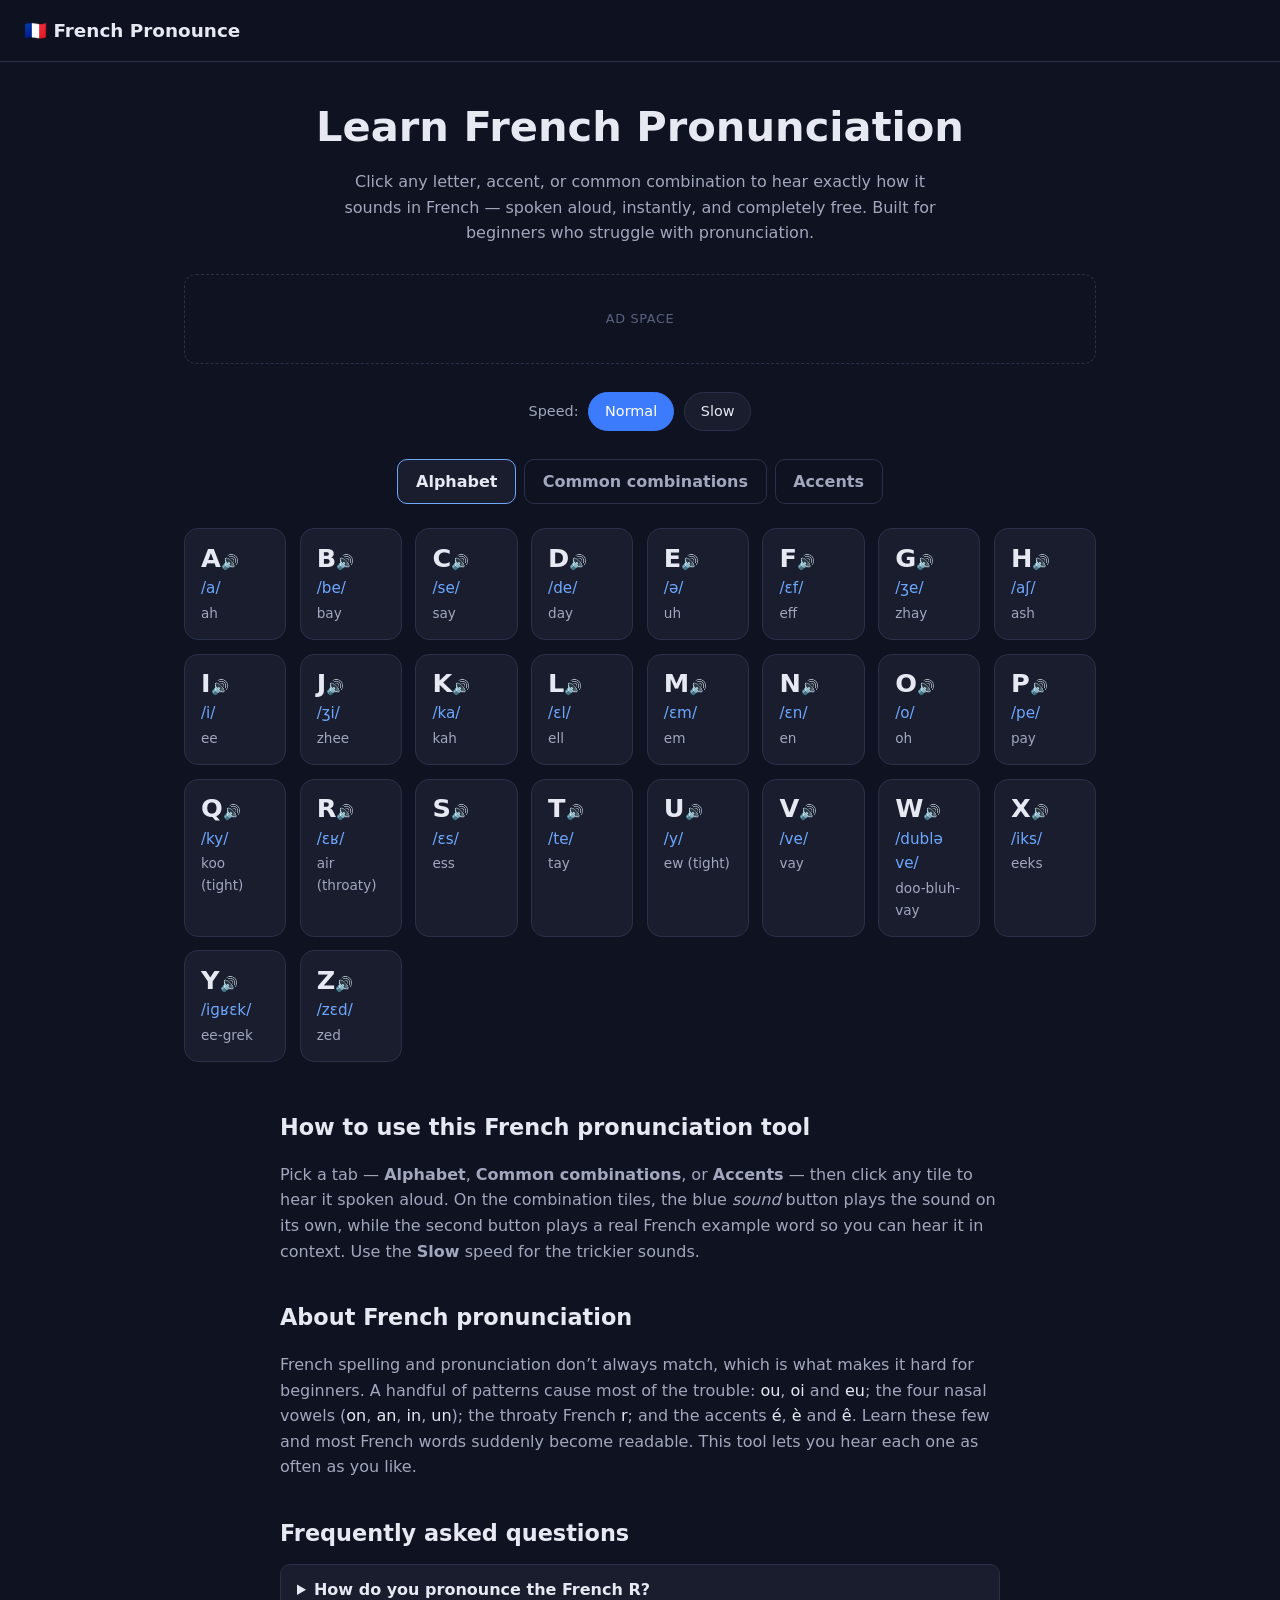
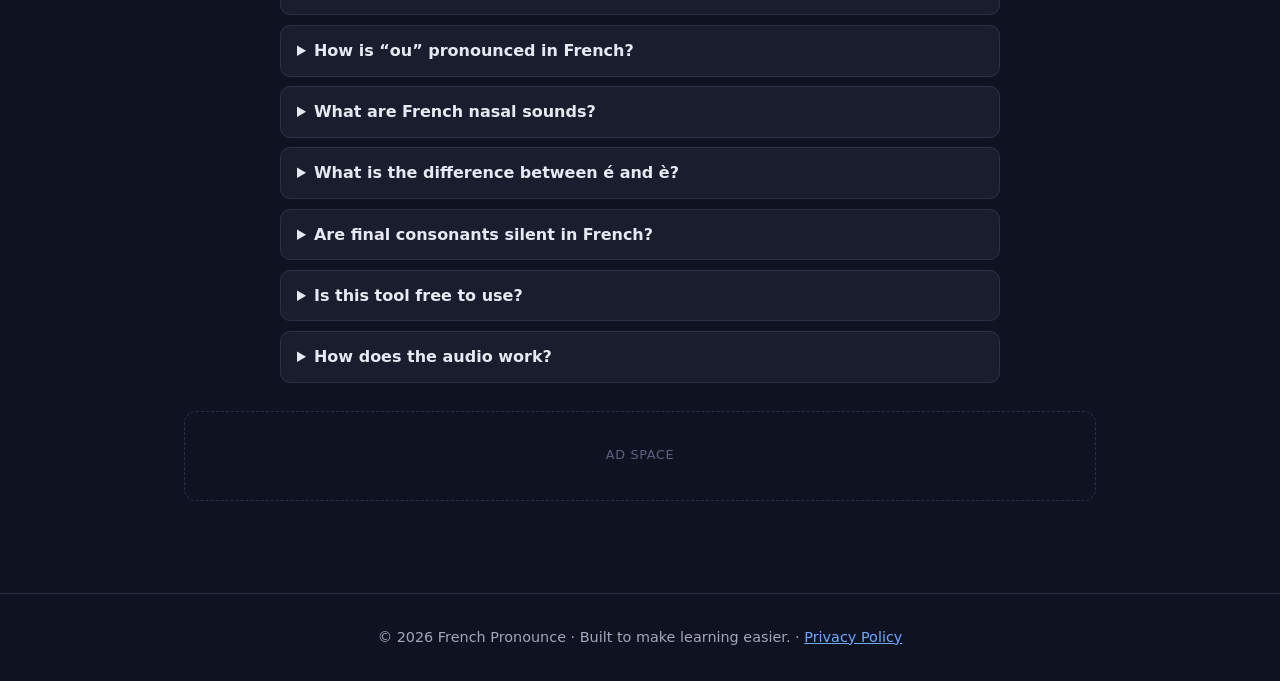
==== index.html @ febf318f "Add privacy policy page Required for Google AdSense: covers cookies, third-party advertising, analyt" ====
<!DOCTYPE html>
<html lang="en">
<head>
  <meta charset="UTF-8" />
  <meta name="viewport" content="width=device-width, initial-scale=1.0" />

  <!-- ===== SEO: this is what shows up in Google search results ===== -->
  <title>French Pronunciation: Hear Every Letter &amp; Sound (Free)</title>
  <meta name="description" content="Learn French pronunciation the easy way. Click any letter, accent, or common combination — ou, on, gn, é and more — to hear it spoken aloud. Free, instant, no signup." />
  <meta name="keywords" content="French pronunciation, learn French pronunciation, French letters and sounds, French phonics, French accents, how to pronounce French words, French for beginners" />
  <meta name="robots" content="index, follow" />
  <meta name="theme-color" content="#0f1220" />
  <link rel="canonical" href="https://frenchpronounce.com/" />
  <link rel="icon" href="favicon.svg" type="image/svg+xml" />

  <!-- ===== Social sharing (Open Graph + Twitter) ===== -->
  <meta property="og:type" content="website" />
  <meta property="og:site_name" content="French Pronounce" />
  <meta property="og:title" content="French Pronunciation — Hear Every Letter &amp; Sound" />
  <meta property="og:description" content="Click any French letter, accent, or combination to hear it spoken aloud. Free and instant, right in your browser." />
  <meta property="og:url" content="https://frenchpronounce.com/" />
  <meta property="og:locale" content="en_US" />
  <meta property="og:image" content="https://frenchpronounce.com/og-image.png" />
  <meta property="og:image:width" content="1200" />
  <meta property="og:image:height" content="630" />
  <meta property="og:image:alt" content="French Pronounce — hear every French letter and sound, free" />
  <meta name="twitter:card" content="summary_large_image" />
  <meta name="twitter:image" content="https://frenchpronounce.com/og-image.png" />
  <meta name="twitter:title" content="French Pronunciation — Hear Every Letter &amp; Sound" />
  <meta name="twitter:description" content="Click any French letter, accent, or combination to hear it spoken aloud. Free and instant, right in your browser." />

  <link rel="stylesheet" href="styles.css" />

  <!-- ===== Structured data: helps Google AND AI assistants understand the page ===== -->
  <script type="application/ld+json">
  {
    "@context": "https://schema.org",
    "@type": "LearningResource",
    "name": "French Pronounce",
    "description": "A free interactive tool to hear how French letters, accents, and common letter-combinations are pronounced. Click any tile to hear the exact sound and an example word spoken aloud.",
    "url": "https://frenchpronounce.com/",
    "inLanguage": "en",
    "teaches": "French pronunciation",
    "educationalLevel": "Beginner",
    "learningResourceType": "Interactive tool",
    "isAccessibleForFree": true,
    "keywords": "French pronunciation, French letters and sounds, French phonics, French accents"
  }
  </script>

  <!-- ===== FAQ structured data: eligible for Google rich results & AI answers ===== -->
  <script type="application/ld+json">
{
  "@context": "https://schema.org",
  "@type": "FAQPage",
  "mainEntity": [
    {
      "@type": "Question",
      "name": "How do you pronounce the French R?",
      "acceptedAnswer": {
        "@type": "Answer",
        "text": "The French “r” (/ʁ/) is made at the back of the throat rather than with the tip of the tongue like the English r. It sounds a little like a soft gargle. Practise with words such as rouge and Paris."
      }
    },
    {
      "@type": "Question",
      "name": "How is “ou” pronounced in French?",
      "acceptedAnswer": {
        "@type": "Answer",
        "text": "The combination ou makes a single /u/ sound, like “oo” in “food” — for example, bonjour and vous."
      }
    },
    {
      "@type": "Question",
      "name": "What are French nasal sounds?",
      "acceptedAnswer": {
        "@type": "Answer",
        "text": "Nasal vowels are made by letting air pass through the nose. French has four main ones: on/om (/ɔ̃/), an/en (/ɑ̃/), in/ain (/ɛ̃/) and un (/œ̃/), as in nom, enfant, pain and un."
      }
    },
    {
      "@type": "Question",
      "name": "What is the difference between é and è?",
      "acceptedAnswer": {
        "@type": "Answer",
        "text": "é (accent aigu) sounds like “ay” (/e/), as in café. è (accent grave) sounds like “eh” (/ɛ/), as in père."
      }
    },
    {
      "@type": "Question",
      "name": "Are final consonants silent in French?",
      "acceptedAnswer": {
        "@type": "Answer",
        "text": "Often, yes. Many final consonants — like the -s in vous or the -t in petit — are not pronounced, although there are exceptions you learn with practice."
      }
    },
    {
      "@type": "Question",
      "name": "Is this tool free to use?",
      "acceptedAnswer": {
        "@type": "Answer",
        "text": "Yes. French Pronounce is completely free, runs in your web browser, and needs no signup or download."
      }
    },
    {
      "@type": "Question",
      "name": "How does the audio work?",
      "acceptedAnswer": {
        "@type": "Answer",
        "text": "It uses your device’s built-in French text-to-speech voice, so you can hear each letter, sound and example word spoken aloud instantly."
      }
    }
  ]
}
  </script>
</head>
<body>
  <nav class="nav">
    <a class="nav__brand" href="/">🇫🇷 French Pronounce</a>
  </nav>

  <main>
    <div class="intro">
      <h1>Learn French Pronunciation</h1>
      <p>Click any letter, accent, or common combination to hear exactly how it sounds in French — spoken aloud, instantly, and completely free. Built for beginners who struggle with pronunciation.</p>
    </div>

    <!-- Ad space (top) -->
    <aside class="ad-slot" aria-hidden="true">Ad space</aside>

    <!-- Shown only if the browser has no French voice installed -->
    <div id="voiceWarning" class="warn" hidden>
      Your device doesn’t seem to have a French voice installed, so playback may
      sound off. On Windows you can add one under
      <strong>Settings → Time &amp; language → Language &amp; region → Add a language → French</strong>.
    </div>

    <!-- Speed control -->
    <div class="controls">
      <span class="label">Speed:</span>
      <button class="pill active" data-rate="1" type="button">Normal</button>
      <button class="pill" data-rate="0.6" type="button">Slow</button>
    </div>

    <!-- Tabs -->
    <div class="tabs" role="tablist">
      <button class="tab active" data-panel="alphabet" type="button">Alphabet</button>
      <button class="tab" data-panel="combos" type="button">Common combinations</button>
      <button class="tab" data-panel="accents" type="button">Accents</button>
    </div>

    <section id="alphabet" class="panel active" aria-label="French alphabet pronunciation">
      <div class="grid grid--alphabet">
        <button class="tile" type="button" data-say="A" aria-label="Hear the French letter A">
          <div class="tile__row"><span class="tile__grapheme" lang="fr">A</span><span class="tile__spk" aria-hidden="true">🔊</span></div>
          <span class="tile__ipa">/a/</span>
          <span class="tile__hint">ah</span>
        </button>
        <button class="tile" type="button" data-say="B" aria-label="Hear the French letter B">
          <div class="tile__row"><span class="tile__grapheme" lang="fr">B</span><span class="tile__spk" aria-hidden="true">🔊</span></div>
          <span class="tile__ipa">/be/</span>
          <span class="tile__hint">bay</span>
        </button>
        <button class="tile" type="button" data-say="C" aria-label="Hear the French letter C">
          <div class="tile__row"><span class="tile__grapheme" lang="fr">C</span><span class="tile__spk" aria-hidden="true">🔊</span></div>
          <span class="tile__ipa">/se/</span>
          <span class="tile__hint">say</span>
        </button>
        <button class="tile" type="button" data-say="D" aria-label="Hear the French letter D">
          <div class="tile__row"><span class="tile__grapheme" lang="fr">D</span><span class="tile__spk" aria-hidden="true">🔊</span></div>
          <span class="tile__ipa">/de/</span>
          <span class="tile__hint">day</span>
        </button>
        <button class="tile" type="button" data-say="E" aria-label="Hear the French letter E">
          <div class="tile__row"><span class="tile__grapheme" lang="fr">E</span><span class="tile__spk" aria-hidden="true">🔊</span></div>
          <span class="tile__ipa">/ə/</span>
          <span class="tile__hint">uh</span>
        </button>
        <button class="tile" type="button" data-say="F" aria-label="Hear the French letter F">
          <div class="tile__row"><span class="tile__grapheme" lang="fr">F</span><span class="tile__spk" aria-hidden="true">🔊</span></div>
          <span class="tile__ipa">/ɛf/</span>
          <span class="tile__hint">eff</span>
        </button>
        <button class="tile" type="button" data-say="G" aria-label="Hear the French letter G">
          <div class="tile__row"><span class="tile__grapheme" lang="fr">G</span><span class="tile__spk" aria-hidden="true">🔊</span></div>
          <span class="tile__ipa">/ʒe/</span>
          <span class="tile__hint">zhay</span>
        </button>
        <button class="tile" type="button" data-say="H" aria-label="Hear the French letter H">
          <div class="tile__row"><span class="tile__grapheme" lang="fr">H</span><span class="tile__spk" aria-hidden="true">🔊</span></div>
          <span class="tile__ipa">/aʃ/</span>
          <span class="tile__hint">ash</span>
        </button>
        <button class="tile" type="button" data-say="I" aria-label="Hear the French letter I">
          <div class="tile__row"><span class="tile__grapheme" lang="fr">I</span><span class="tile__spk" aria-hidden="true">🔊</span></div>
          <span class="tile__ipa">/i/</span>
          <span class="tile__hint">ee</span>
        </button>
        <button class="tile" type="button" data-say="J" aria-label="Hear the French letter J">
          <div class="tile__row"><span class="tile__grapheme" lang="fr">J</span><span class="tile__spk" aria-hidden="true">🔊</span></div>
          <span class="tile__ipa">/ʒi/</span>
          <span class="tile__hint">zhee</span>
        </button>
        <button class="tile" type="button" data-say="K" aria-label="Hear the French letter K">
          <div class="tile__row"><span class="tile__grapheme" lang="fr">K</span><span class="tile__spk" aria-hidden="true">🔊</span></div>
          <span class="tile__ipa">/ka/</span>
          <span class="tile__hint">kah</span>
        </button>
        <button class="tile" type="button" data-say="L" aria-label="Hear the French letter L">
          <div class="tile__row"><span class="tile__grapheme" lang="fr">L</span><span class="tile__spk" aria-hidden="true">🔊</span></div>
          <span class="tile__ipa">/ɛl/</span>
          <span class="tile__hint">ell</span>
        </button>
        <button class="tile" type="button" data-say="M" aria-label="Hear the French letter M">
          <div class="tile__row"><span class="tile__grapheme" lang="fr">M</span><span class="tile__spk" aria-hidden="true">🔊</span></div>
          <span class="tile__ipa">/ɛm/</span>
          <span class="tile__hint">em</span>
        </button>
        <button class="tile" type="button" data-say="N" aria-label="Hear the French letter N">
          <div class="tile__row"><span class="tile__grapheme" lang="fr">N</span><span class="tile__spk" aria-hidden="true">🔊</span></div>
          <span class="tile__ipa">/ɛn/</span>
          <span class="tile__hint">en</span>
        </button>
        <button class="tile" type="button" data-say="O" aria-label="Hear the French letter O">
          <div class="tile__row"><span class="tile__grapheme" lang="fr">O</span><span class="tile__spk" aria-hidden="true">🔊</span></div>
          <span class="tile__ipa">/o/</span>
          <span class="tile__hint">oh</span>
        </button>
        <button class="tile" type="button" data-say="P" aria-label="Hear the French letter P">
          <div class="tile__row"><span class="tile__grapheme" lang="fr">P</span><span class="tile__spk" aria-hidden="true">🔊</span></div>
          <span class="tile__ipa">/pe/</span>
          <span class="tile__hint">pay</span>
        </button>
        <button class="tile" type="button" data-say="Q" aria-label="Hear the French letter Q">
          <div class="tile__row"><span class="tile__grapheme" lang="fr">Q</span><span class="tile__spk" aria-hidden="true">🔊</span></div>
          <span class="tile__ipa">/ky/</span>
          <span class="tile__hint">koo (tight)</span>
        </button>
        <button class="tile" type="button" data-say="R" aria-label="Hear the French letter R">
          <div class="tile__row"><span class="tile__grapheme" lang="fr">R</span><span class="tile__spk" aria-hidden="true">🔊</span></div>
          <span class="tile__ipa">/ɛʁ/</span>
          <span class="tile__hint">air (throaty)</span>
        </button>
        <button class="tile" type="button" data-say="S" aria-label="Hear the French letter S">
          <div class="tile__row"><span class="tile__grapheme" lang="fr">S</span><span class="tile__spk" aria-hidden="true">🔊</span></div>
          <span class="tile__ipa">/ɛs/</span>
          <span class="tile__hint">ess</span>
        </button>
        <button class="tile" type="button" data-say="T" aria-label="Hear the French letter T">
          <div class="tile__row"><span class="tile__grapheme" lang="fr">T</span><span class="tile__spk" aria-hidden="true">🔊</span></div>
          <span class="tile__ipa">/te/</span>
          <span class="tile__hint">tay</span>
        </button>
        <button class="tile" type="button" data-say="U" aria-label="Hear the French letter U">
          <div class="tile__row"><span class="tile__grapheme" lang="fr">U</span><span class="tile__spk" aria-hidden="true">🔊</span></div>
          <span class="tile__ipa">/y/</span>
          <span class="tile__hint">ew (tight)</span>
        </button>
        <button class="tile" type="button" data-say="V" aria-label="Hear the French letter V">
          <div class="tile__row"><span class="tile__grapheme" lang="fr">V</span><span class="tile__spk" aria-hidden="true">🔊</span></div>
          <span class="tile__ipa">/ve/</span>
          <span class="tile__hint">vay</span>
        </button>
        <button class="tile" type="button" data-say="W" aria-label="Hear the French letter W">
          <div class="tile__row"><span class="tile__grapheme" lang="fr">W</span><span class="tile__spk" aria-hidden="true">🔊</span></div>
          <span class="tile__ipa">/dublə ve/</span>
          <span class="tile__hint">doo-bluh-vay</span>
        </button>
        <button class="tile" type="button" data-say="X" aria-label="Hear the French letter X">
          <div class="tile__row"><span class="tile__grapheme" lang="fr">X</span><span class="tile__spk" aria-hidden="true">🔊</span></div>
          <span class="tile__ipa">/iks/</span>
          <span class="tile__hint">eeks</span>
        </button>
        <button class="tile" type="button" data-say="Y" aria-label="Hear the French letter Y">
          <div class="tile__row"><span class="tile__grapheme" lang="fr">Y</span><span class="tile__spk" aria-hidden="true">🔊</span></div>
          <span class="tile__ipa">/iɡʁɛk/</span>
          <span class="tile__hint">ee-grek</span>
        </button>
        <button class="tile" type="button" data-say="Z" aria-label="Hear the French letter Z">
          <div class="tile__row"><span class="tile__grapheme" lang="fr">Z</span><span class="tile__spk" aria-hidden="true">🔊</span></div>
          <span class="tile__ipa">/zɛd/</span>
          <span class="tile__hint">zed</span>
        </button>
      </div>
    </section>

    <section id="combos" class="panel" aria-label="Common French letter combinations">
      <div class="grid grid--combos">
        <div class="tile">
          <span class="tile__grapheme" lang="fr">ou</span>
          <span class="tile__ipa">/u/</span>
          <span class="tile__hint">oo, as in 'food'</span>
          <div class="tile__actions">
            <button class="chip chip--sound" type="button" data-say="ou" aria-label="Hear the sound ou"><span class="play" aria-hidden="true">▶</span> sound</button>
            <button class="chip chip--example" type="button" data-say="bonjour" aria-label="Hear the example word bonjour"><span class="play" aria-hidden="true">▶</span> <span lang="fr">bonjour</span></button>
          </div>
        </div>
        <div class="tile">
          <span class="tile__grapheme" lang="fr">oi</span>
          <span class="tile__ipa">/wa/</span>
          <span class="tile__hint">wah</span>
          <div class="tile__actions">
            <button class="chip chip--sound" type="button" data-say="oi" aria-label="Hear the sound oi"><span class="play" aria-hidden="true">▶</span> sound</button>
            <button class="chip chip--example" type="button" data-say="moi" aria-label="Hear the example word moi"><span class="play" aria-hidden="true">▶</span> <span lang="fr">moi</span></button>
          </div>
        </div>
        <div class="tile">
          <span class="tile__grapheme" lang="fr">au / eau</span>
          <span class="tile__ipa">/o/</span>
          <span class="tile__hint">oh</span>
          <div class="tile__actions">
            <button class="chip chip--sound" type="button" data-say="au" aria-label="Hear the sound au / eau"><span class="play" aria-hidden="true">▶</span> sound</button>
            <button class="chip chip--example" type="button" data-say="bateau" aria-label="Hear the example word bateau"><span class="play" aria-hidden="true">▶</span> <span lang="fr">bateau</span></button>
          </div>
        </div>
        <div class="tile">
          <span class="tile__grapheme" lang="fr">ai / ei</span>
          <span class="tile__ipa">/ɛ/</span>
          <span class="tile__hint">eh, as in 'bed'</span>
          <div class="tile__actions">
            <button class="chip chip--sound" type="button" data-say="ai" aria-label="Hear the sound ai / ei"><span class="play" aria-hidden="true">▶</span> sound</button>
            <button class="chip chip--example" type="button" data-say="maison" aria-label="Hear the example word maison"><span class="play" aria-hidden="true">▶</span> <span lang="fr">maison</span></button>
          </div>
        </div>
        <div class="tile">
          <span class="tile__grapheme" lang="fr">eu</span>
          <span class="tile__ipa">/ø/</span>
          <span class="tile__hint">uh, lips rounded</span>
          <div class="tile__actions">
            <button class="chip chip--sound" type="button" data-say="eu" aria-label="Hear the sound eu"><span class="play" aria-hidden="true">▶</span> sound</button>
            <button class="chip chip--example" type="button" data-say="deux" aria-label="Hear the example word deux"><span class="play" aria-hidden="true">▶</span> <span lang="fr">deux</span></button>
          </div>
        </div>
        <div class="tile">
          <span class="tile__grapheme" lang="fr">on / om</span>
          <span class="tile__ipa">/ɔ̃/</span>
          <span class="tile__hint">nasal 'ong'</span>
          <div class="tile__actions">
            <button class="chip chip--sound" type="button" data-say="on" aria-label="Hear the sound on / om"><span class="play" aria-hidden="true">▶</span> sound</button>
            <button class="chip chip--example" type="button" data-say="nom" aria-label="Hear the example word nom"><span class="play" aria-hidden="true">▶</span> <span lang="fr">nom</span></button>
          </div>
        </div>
        <div class="tile">
          <span class="tile__grapheme" lang="fr">an / en</span>
          <span class="tile__ipa">/ɑ̃/</span>
          <span class="tile__hint">nasal 'ahn'</span>
          <div class="tile__actions">
            <button class="chip chip--sound" type="button" data-say="an" aria-label="Hear the sound an / en"><span class="play" aria-hidden="true">▶</span> sound</button>
            <button class="chip chip--example" type="button" data-say="enfant" aria-label="Hear the example word enfant"><span class="play" aria-hidden="true">▶</span> <span lang="fr">enfant</span></button>
          </div>
        </div>
        <div class="tile">
          <span class="tile__grapheme" lang="fr">in / ain</span>
          <span class="tile__ipa">/ɛ̃/</span>
          <span class="tile__hint">nasal 'ang'</span>
          <div class="tile__actions">
            <button class="chip chip--sound" type="button" data-say="ain" aria-label="Hear the sound in / ain"><span class="play" aria-hidden="true">▶</span> sound</button>
            <button class="chip chip--example" type="button" data-say="pain" aria-label="Hear the example word pain"><span class="play" aria-hidden="true">▶</span> <span lang="fr">pain</span></button>
          </div>
        </div>
        <div class="tile">
          <span class="tile__grapheme" lang="fr">un</span>
          <span class="tile__ipa">/œ̃/</span>
          <span class="tile__hint">nasal 'uhn'</span>
          <div class="tile__actions">
            <button class="chip chip--sound" type="button" data-say="un" aria-label="Hear the sound un"><span class="play" aria-hidden="true">▶</span> sound</button>
            <button class="chip chip--example" type="button" data-say="un" aria-label="Hear the example word un"><span class="play" aria-hidden="true">▶</span> <span lang="fr">un</span></button>
          </div>
        </div>
        <div class="tile">
          <span class="tile__grapheme" lang="fr">ch</span>
          <span class="tile__ipa">/ʃ/</span>
          <span class="tile__hint">sh</span>
          <div class="tile__actions">
            <button class="chip chip--sound" type="button" data-say="che" aria-label="Hear the sound ch"><span class="play" aria-hidden="true">▶</span> sound</button>
            <button class="chip chip--example" type="button" data-say="chat" aria-label="Hear the example word chat"><span class="play" aria-hidden="true">▶</span> <span lang="fr">chat</span></button>
          </div>
        </div>
        <div class="tile">
          <span class="tile__grapheme" lang="fr">gn</span>
          <span class="tile__ipa">/ɲ/</span>
          <span class="tile__hint">ny, as in 'canyon'</span>
          <div class="tile__actions">
            <button class="chip chip--sound" type="button" data-say="gne" aria-label="Hear the sound gn"><span class="play" aria-hidden="true">▶</span> sound</button>
            <button class="chip chip--example" type="button" data-say="montagne" aria-label="Hear the example word montagne"><span class="play" aria-hidden="true">▶</span> <span lang="fr">montagne</span></button>
          </div>
        </div>
        <div class="tile">
          <span class="tile__grapheme" lang="fr">qu</span>
          <span class="tile__ipa">/k/</span>
          <span class="tile__hint">k</span>
          <div class="tile__actions">
            <button class="chip chip--sound" type="button" data-say="que" aria-label="Hear the sound qu"><span class="play" aria-hidden="true">▶</span> sound</button>
            <button class="chip chip--example" type="button" data-say="quatre" aria-label="Hear the example word quatre"><span class="play" aria-hidden="true">▶</span> <span lang="fr">quatre</span></button>
          </div>
        </div>
        <div class="tile">
          <span class="tile__grapheme" lang="fr">ph</span>
          <span class="tile__ipa">/f/</span>
          <span class="tile__hint">f</span>
          <div class="tile__actions">
            <button class="chip chip--sound" type="button" data-say="phe" aria-label="Hear the sound ph"><span class="play" aria-hidden="true">▶</span> sound</button>
            <button class="chip chip--example" type="button" data-say="photo" aria-label="Hear the example word photo"><span class="play" aria-hidden="true">▶</span> <span lang="fr">photo</span></button>
          </div>
        </div>
        <div class="tile">
          <span class="tile__grapheme" lang="fr">ç</span>
          <span class="tile__ipa">/s/</span>
          <span class="tile__hint">s</span>
          <div class="tile__actions">
            <button class="chip chip--sound" type="button" data-say="ça" aria-label="Hear the sound ç"><span class="play" aria-hidden="true">▶</span> sound</button>
            <button class="chip chip--example" type="button" data-say="français" aria-label="Hear the example word français"><span class="play" aria-hidden="true">▶</span> <span lang="fr">français</span></button>
          </div>
        </div>
        <div class="tile">
          <span class="tile__grapheme" lang="fr">ille</span>
          <span class="tile__ipa">/ij/</span>
          <span class="tile__hint">ee-y</span>
          <div class="tile__actions">
            <button class="chip chip--sound" type="button" data-say="ille" aria-label="Hear the sound ille"><span class="play" aria-hidden="true">▶</span> sound</button>
            <button class="chip chip--example" type="button" data-say="fille" aria-label="Hear the example word fille"><span class="play" aria-hidden="true">▶</span> <span lang="fr">fille</span></button>
          </div>
        </div>
        <div class="tile">
          <span class="tile__grapheme" lang="fr">gu</span>
          <span class="tile__ipa">/ɡ/</span>
          <span class="tile__hint">hard g</span>
          <div class="tile__actions">
            <button class="chip chip--sound" type="button" data-say="gue" aria-label="Hear the sound gu"><span class="play" aria-hidden="true">▶</span> sound</button>
            <button class="chip chip--example" type="button" data-say="guitare" aria-label="Hear the example word guitare"><span class="play" aria-hidden="true">▶</span> <span lang="fr">guitare</span></button>
          </div>
        </div>
        <div class="tile">
          <span class="tile__grapheme" lang="fr">-er</span>
          <span class="tile__ipa">/e/</span>
          <span class="tile__hint">ay (at word end)</span>
          <div class="tile__actions">
            <button class="chip chip--sound" type="button" data-say="er" aria-label="Hear the sound -er"><span class="play" aria-hidden="true">▶</span> sound</button>
            <button class="chip chip--example" type="button" data-say="parler" aria-label="Hear the example word parler"><span class="play" aria-hidden="true">▶</span> <span lang="fr">parler</span></button>
          </div>
        </div>
        <div class="tile">
          <span class="tile__grapheme" lang="fr">-ez</span>
          <span class="tile__ipa">/e/</span>
          <span class="tile__hint">ay (at word end)</span>
          <div class="tile__actions">
            <button class="chip chip--sound" type="button" data-say="ez" aria-label="Hear the sound -ez"><span class="play" aria-hidden="true">▶</span> sound</button>
            <button class="chip chip--example" type="button" data-say="nez" aria-label="Hear the example word nez"><span class="play" aria-hidden="true">▶</span> <span lang="fr">nez</span></button>
          </div>
        </div>
      </div>
    </section>

    <section id="accents" class="panel" aria-label="French accented letters">
      <div class="grid grid--combos">
        <div class="tile">
          <span class="tile__grapheme" lang="fr">é</span>
          <span class="tile__ipa">/e/</span>
          <span class="tile__hint">ay — accent aigu</span>
          <div class="tile__actions">
            <button class="chip chip--sound" type="button" data-say="é" aria-label="Hear the sound é"><span class="play" aria-hidden="true">▶</span> sound</button>
            <button class="chip chip--example" type="button" data-say="café" aria-label="Hear the example word café"><span class="play" aria-hidden="true">▶</span> <span lang="fr">café</span></button>
          </div>
        </div>
        <div class="tile">
          <span class="tile__grapheme" lang="fr">è</span>
          <span class="tile__ipa">/ɛ/</span>
          <span class="tile__hint">eh — accent grave</span>
          <div class="tile__actions">
            <button class="chip chip--sound" type="button" data-say="è" aria-label="Hear the sound è"><span class="play" aria-hidden="true">▶</span> sound</button>
            <button class="chip chip--example" type="button" data-say="père" aria-label="Hear the example word père"><span class="play" aria-hidden="true">▶</span> <span lang="fr">père</span></button>
          </div>
        </div>
        <div class="tile">
          <span class="tile__grapheme" lang="fr">ê</span>
          <span class="tile__ipa">/ɛ/</span>
          <span class="tile__hint">eh — circonflexe</span>
          <div class="tile__actions">
            <button class="chip chip--sound" type="button" data-say="ê" aria-label="Hear the sound ê"><span class="play" aria-hidden="true">▶</span> sound</button>
            <button class="chip chip--example" type="button" data-say="être" aria-label="Hear the example word être"><span class="play" aria-hidden="true">▶</span> <span lang="fr">être</span></button>
          </div>
        </div>
        <div class="tile">
          <span class="tile__grapheme" lang="fr">à</span>
          <span class="tile__ipa">/a/</span>
          <span class="tile__hint">ah — changes meaning</span>
          <div class="tile__actions">
            <button class="chip chip--sound" type="button" data-say="à" aria-label="Hear the sound à"><span class="play" aria-hidden="true">▶</span> sound</button>
            <button class="chip chip--example" type="button" data-say="là" aria-label="Hear the example word là"><span class="play" aria-hidden="true">▶</span> <span lang="fr">là</span></button>
          </div>
        </div>
        <div class="tile">
          <span class="tile__grapheme" lang="fr">ô</span>
          <span class="tile__ipa">/o/</span>
          <span class="tile__hint">oh — circonflexe</span>
          <div class="tile__actions">
            <button class="chip chip--sound" type="button" data-say="ô" aria-label="Hear the sound ô"><span class="play" aria-hidden="true">▶</span> sound</button>
            <button class="chip chip--example" type="button" data-say="hôtel" aria-label="Hear the example word hôtel"><span class="play" aria-hidden="true">▶</span> <span lang="fr">hôtel</span></button>
          </div>
        </div>
        <div class="tile">
          <span class="tile__grapheme" lang="fr">ç</span>
          <span class="tile__ipa">/s/</span>
          <span class="tile__hint">s — cédille</span>
          <div class="tile__actions">
            <button class="chip chip--sound" type="button" data-say="ça" aria-label="Hear the sound ç"><span class="play" aria-hidden="true">▶</span> sound</button>
            <button class="chip chip--example" type="button" data-say="garçon" aria-label="Hear the example word garçon"><span class="play" aria-hidden="true">▶</span> <span lang="fr">garçon</span></button>
          </div>
        </div>
      </div>
    </section>

    <!-- ===== Readable content for humans, search engines, and AI ===== -->
    <section class="prose">
      <h2>How to use this French pronunciation tool</h2>
      <p>Pick a tab — <strong>Alphabet</strong>, <strong>Common combinations</strong>, or <strong>Accents</strong> — then click any tile to hear it spoken aloud. On the combination tiles, the blue <em>sound</em> button plays the sound on its own, while the second button plays a real French example word so you can hear it in context. Use the <strong>Slow</strong> speed for the trickier sounds.</p>

      <h2>About French pronunciation</h2>
      <p>French spelling and pronunciation don’t always match, which is what makes it hard for beginners. A handful of patterns cause most of the trouble: <span lang="fr">ou</span>, <span lang="fr">oi</span> and <span lang="fr">eu</span>; the four nasal vowels (<span lang="fr">on</span>, <span lang="fr">an</span>, <span lang="fr">in</span>, <span lang="fr">un</span>); the throaty French <span lang="fr">r</span>; and the accents <span lang="fr">é</span>, <span lang="fr">è</span> and <span lang="fr">ê</span>. Learn these few and most French words suddenly become readable. This tool lets you hear each one as often as you like.</p>

      <h2 id="faq">Frequently asked questions</h2>
      <div class="faq">
        <details>
          <summary>How do you pronounce the French R?</summary>
          <p>The French “r” (/ʁ/) is made at the back of the throat rather than with the tip of the tongue like the English r. It sounds a little like a soft gargle. Practise with words such as <span lang="fr">rouge</span> and <span lang="fr">Paris</span>.</p>
        </details>
        <details>
          <summary>How is “ou” pronounced in French?</summary>
          <p>The combination <span lang="fr">ou</span> makes a single /u/ sound, like “oo” in “food” — for example, <span lang="fr">bonjour</span> and <span lang="fr">vous</span>.</p>
        </details>
        <details>
          <summary>What are French nasal sounds?</summary>
          <p>Nasal vowels are made by letting air pass through the nose. French has four main ones: <span lang="fr">on/om</span> (/ɔ̃/), <span lang="fr">an/en</span> (/ɑ̃/), <span lang="fr">in/ain</span> (/ɛ̃/) and <span lang="fr">un</span> (/œ̃/), as in <span lang="fr">nom</span>, <span lang="fr">enfant</span>, <span lang="fr">pain</span> and <span lang="fr">un</span>.</p>
        </details>
        <details>
          <summary>What is the difference between é and è?</summary>
          <p><span lang="fr">é</span> (accent aigu) sounds like “ay” (/e/), as in <span lang="fr">café</span>. <span lang="fr">è</span> (accent grave) sounds like “eh” (/ɛ/), as in <span lang="fr">père</span>.</p>
        </details>
        <details>
          <summary>Are final consonants silent in French?</summary>
          <p>Often, yes. Many final consonants — like the -s in <span lang="fr">vous</span> or the -t in <span lang="fr">petit</span> — are not pronounced, although there are exceptions you learn with practice.</p>
        </details>
        <details>
          <summary>Is this tool free to use?</summary>
          <p>Yes. French Pronounce is completely free, runs in your web browser, and needs no signup or download.</p>
        </details>
        <details>
          <summary>How does the audio work?</summary>
          <p>It uses your device’s built-in French text-to-speech voice, so you can hear each letter, sound and example word spoken aloud instantly.</p>
        </details>
      </div>
    </section>

    <!-- Ad space (bottom) -->
    <aside class="ad-slot" aria-hidden="true">Ad space</aside>
  </main>

  <footer>
    &copy; 2026 French Pronounce · Built to make learning easier. · <a href="/privacy.html">Privacy Policy</a>
  </footer>

  <!-- ==========================================================
       Interactivity. The content above is real HTML (so search
       engines and AI can read it); this script just makes it clickable.
       ========================================================== -->
  <script>
    // ---- Speech engine setup (Web Speech API, built into the browser) ----
    var currentRate = 1;
    var frVoice = null;

    function pickVoice() {
      var voices = window.speechSynthesis ? speechSynthesis.getVoices() : [];
      frVoice = null;
      for (var i = 0; i < voices.length; i++) {
        if (voices[i].lang && voices[i].lang.toLowerCase().indexOf("fr") === 0) { frVoice = voices[i]; break; }
      }
      if (voices.length && !frVoice) {
        document.getElementById("voiceWarning").hidden = false;
      }
    }

    if ("speechSynthesis" in window) {
      speechSynthesis.onvoiceschanged = pickVoice;
      pickVoice();
    } else {
      var w = document.getElementById("voiceWarning");
      w.hidden = false;
      w.textContent = "Your browser doesn’t support speech playback. Try Chrome, Edge, or Safari.";
    }

    var lastTile = null;
    function speak(text, tileEl) {
      if (!("speechSynthesis" in window)) return;
      speechSynthesis.cancel();
      var u = new SpeechSynthesisUtterance(text);
      u.lang = "fr-FR";
      if (frVoice) u.voice = frVoice;
      u.rate = currentRate;
      if (lastTile) lastTile.classList.remove("speaking");
      if (tileEl) {
        tileEl.classList.add("speaking");
        lastTile = tileEl;
        u.onend = function () { tileEl.classList.remove("speaking"); };
      }
      speechSynthesis.speak(u);
    }

    // ---- Wire up every element that has data-say ----
    var sayEls = document.querySelectorAll("[data-say]");
    for (var i = 0; i < sayEls.length; i++) {
      (function (el) {
        el.addEventListener("click", function () {
          var tile = el.closest(".tile");
          speak(el.getAttribute("data-say"), tile);
        });
      })(sayEls[i]);
    }

    // ---- Tabs ----
    var tabs = document.querySelectorAll(".tab");
    for (var t = 0; t < tabs.length; t++) {
      tabs[t].addEventListener("click", function () {
        var all = document.querySelectorAll(".tab");
        for (var k = 0; k < all.length; k++) all[k].classList.remove("active");
        var panels = document.querySelectorAll(".panel");
        for (var p = 0; p < panels.length; p++) panels[p].classList.remove("active");
        this.classList.add("active");
        document.getElementById(this.getAttribute("data-panel")).classList.add("active");
      });
    }

    // ---- Speed buttons ----
    var pills = document.querySelectorAll(".pill");
    for (var s = 0; s < pills.length; s++) {
      pills[s].addEventListener("click", function () {
        var all = document.querySelectorAll(".pill");
        for (var k = 0; k < all.length; k++) all[k].classList.remove("active");
        this.classList.add("active");
        currentRate = parseFloat(this.getAttribute("data-rate"));
      });
    }
  </script>
</body>
</html>
---- styles.css ----
/* ===========================================================
   styles.css — French Pronunciation
   Beginner notes:
   - Colors live as "variables" in :root below. Change them once
     here and the whole site updates.
   - No build tools. Just edit and refresh the browser.
   =========================================================== */

:root {
  --bg: #0f1220;
  --surface: #191d2e;
  --surface-2: #212740;
  --text: #e7e9f2;
  --muted: #a2a7bd;
  --accent: #6ea8fe;
  --accent-strong: #3d7bfd;
  --border: #2a3048;
  --radius: 14px;
  --maxw: 960px;
}

* { box-sizing: border-box; }

body {
  margin: 0;
  font-family: system-ui, -apple-system, "Segoe UI", Roboto, sans-serif;
  line-height: 1.6;
  color: var(--text);
  background: var(--bg);
}

/* ---- Top bar ---- */
.nav {
  position: sticky;
  top: 0;
  z-index: 10;
  display: flex;
  align-items: center;
  justify-content: space-between;
  gap: 1rem;
  padding: 1rem 1.5rem;
  background: rgba(15, 18, 32, 0.9);
  backdrop-filter: blur(8px);
  border-bottom: 1px solid var(--border);
}

.nav__brand {
  font-weight: 700;
  font-size: 1.15rem;
  color: var(--text);
  text-decoration: none;
  display: flex;
  align-items: center;
  gap: 0.5rem;
}

/* ---- Page container ---- */
main {
  max-width: var(--maxw);
  margin: 0 auto;
  padding: 2rem 1.5rem 4rem;
}

.intro { text-align: center; margin-bottom: 1.5rem; }
.intro h1 { font-size: clamp(1.8rem, 4vw, 2.6rem); margin: 0 0 0.5rem; }
.intro p { color: var(--muted); margin: 0 auto; max-width: 620px; }

/* ---- Controls (speed + hint) ---- */
.controls {
  display: flex;
  flex-wrap: wrap;
  align-items: center;
  justify-content: center;
  gap: 0.6rem;
  margin: 1.25rem 0 1.75rem;
}
.controls .label { color: var(--muted); font-size: 0.9rem; }

.pill {
  background: var(--surface);
  color: var(--text);
  border: 1px solid var(--border);
  border-radius: 999px;
  padding: 0.45rem 1rem;
  font: inherit;
  font-size: 0.9rem;
  cursor: pointer;
}
.pill:hover { border-color: var(--accent); }
.pill.active { background: var(--accent-strong); border-color: var(--accent-strong); color: #fff; }

/* ---- Tabs ---- */
.tabs {
  display: flex;
  justify-content: center;
  gap: 0.5rem;
  margin-bottom: 1.5rem;
  flex-wrap: wrap;
}
.tab {
  background: transparent;
  color: var(--muted);
  border: 1px solid var(--border);
  border-radius: 10px;
  padding: 0.55rem 1.1rem;
  font: inherit;
  font-weight: 600;
  cursor: pointer;
}
.tab:hover { color: var(--text); }
.tab.active { background: var(--surface); color: var(--text); border-color: var(--accent); }

.panel { display: none; }
.panel.active { display: block; }

.section-title {
  font-size: 1.1rem;
  color: var(--muted);
  margin: 1.5rem 0 0.75rem;
  font-weight: 600;
}

/* ---- Tile grid ---- */
.grid {
  display: grid;
  gap: 0.85rem;
}
.grid--alphabet { grid-template-columns: repeat(auto-fill, minmax(90px, 1fr)); }
.grid--combos   { grid-template-columns: repeat(auto-fill, minmax(220px, 1fr)); }

/* A clickable pronunciation tile */
.tile {
  text-align: left;
  background: var(--surface);
  border: 1px solid var(--border);
  border-radius: var(--radius);
  padding: 0.9rem 1rem;
  cursor: default;
  color: var(--text);
  font: inherit;
  text-align: left;
  transition: transform 0.06s ease, border-color 0.15s ease, background 0.15s ease;
  display: flex;
  flex-direction: column;
  gap: 0.15rem;
}
/* Alphabet tiles are <button>s — the whole tile is clickable. */
button.tile { cursor: pointer; }
button.tile:hover { border-color: var(--accent); background: var(--surface-2); }
button.tile:active { transform: scale(0.97); }
.tile.speaking { border-color: var(--accent); box-shadow: 0 0 0 2px rgba(110,168,254,0.35); }

.tile__grapheme { font-size: 1.6rem; font-weight: 700; line-height: 1.1; }
.tile__ipa { color: var(--accent); font-size: 0.95rem; }
.tile__hint { color: var(--muted); font-size: 0.85rem; }

/* The two play buttons inside a combo tile */
.tile__actions {
  display: flex;
  flex-wrap: wrap;
  gap: 0.4rem;
  margin-top: 0.6rem;
}
.chip {
  background: var(--surface-2);
  border: 1px solid var(--border);
  border-radius: 999px;
  padding: 0.3rem 0.75rem;
  font: inherit;
  font-size: 0.85rem;
  color: var(--text);
  cursor: pointer;
}
.chip:hover { border-color: var(--accent); }
.chip .play { color: var(--accent); margin-right: 0.15rem; font-size: 0.75rem; }

/* The "sound" button is the primary one — give it a subtle accent tint. */
.chip--sound {
  background: rgba(61, 123, 253, 0.15);
  border-color: var(--accent-strong);
  font-weight: 600;
}
.chip--sound:hover { background: rgba(61, 123, 253, 0.28); }

/* Small speaker icon on alphabet tiles */
.tile__row { display: flex; align-items: baseline; justify-content: space-between; }
.tile__spk { color: var(--muted); font-size: 0.9rem; }

/* ---- Warning banner (no French voice) ---- */
.warn {
  background: #3a2a12;
  border: 1px solid #6b4e1f;
  color: #ffd79a;
  border-radius: 10px;
  padding: 0.75rem 1rem;
  margin-bottom: 1.25rem;
  font-size: 0.9rem;
}

/* ---- Ad space placeholder ----
   Replace the contents of any .ad-slot with your Google AdSense
   snippet when you're approved. Until then it just shows a label. */
.ad-slot {
  display: flex;
  align-items: center;
  justify-content: center;
  min-height: 90px;
  margin: 1.75rem auto;
  border: 1px dashed var(--border);
  border-radius: 12px;
  color: #5b6180;
  font-size: 0.8rem;
  letter-spacing: 0.05em;
  text-transform: uppercase;
}

/* ---- Readable content / FAQ section ---- */
.prose {
  max-width: 720px;
  margin: 3rem auto 0;
}
.prose h2 {
  font-size: 1.4rem;
  margin: 2.25rem 0 0.5rem;
}
.prose p { color: var(--muted); }
.prose [lang="fr"] { color: var(--text); }

.faq { margin-top: 0.75rem; }
.faq details {
  border: 1px solid var(--border);
  border-radius: 10px;
  padding: 0.75rem 1rem;
  margin-bottom: 0.6rem;
  background: var(--surface);
}
.faq summary {
  cursor: pointer;
  font-weight: 600;
  color: var(--text);
  list-style-position: inside;
}
.faq summary:hover { color: var(--accent); }
.faq details[open] summary { margin-bottom: 0.5rem; }
.faq p { margin: 0; }

/* ---- Footer ---- */
footer {
  border-top: 1px solid var(--border);
  color: var(--muted);
  text-align: center;
  padding: 2rem 1.5rem;
  font-size: 0.9rem;
}
footer a { color: var(--accent); }

/* Links inside prose content */
.prose a { color: var(--accent); }
.nav__links a { color: var(--muted); text-decoration: none; }
.nav__links a:hover { color: var(--text); }
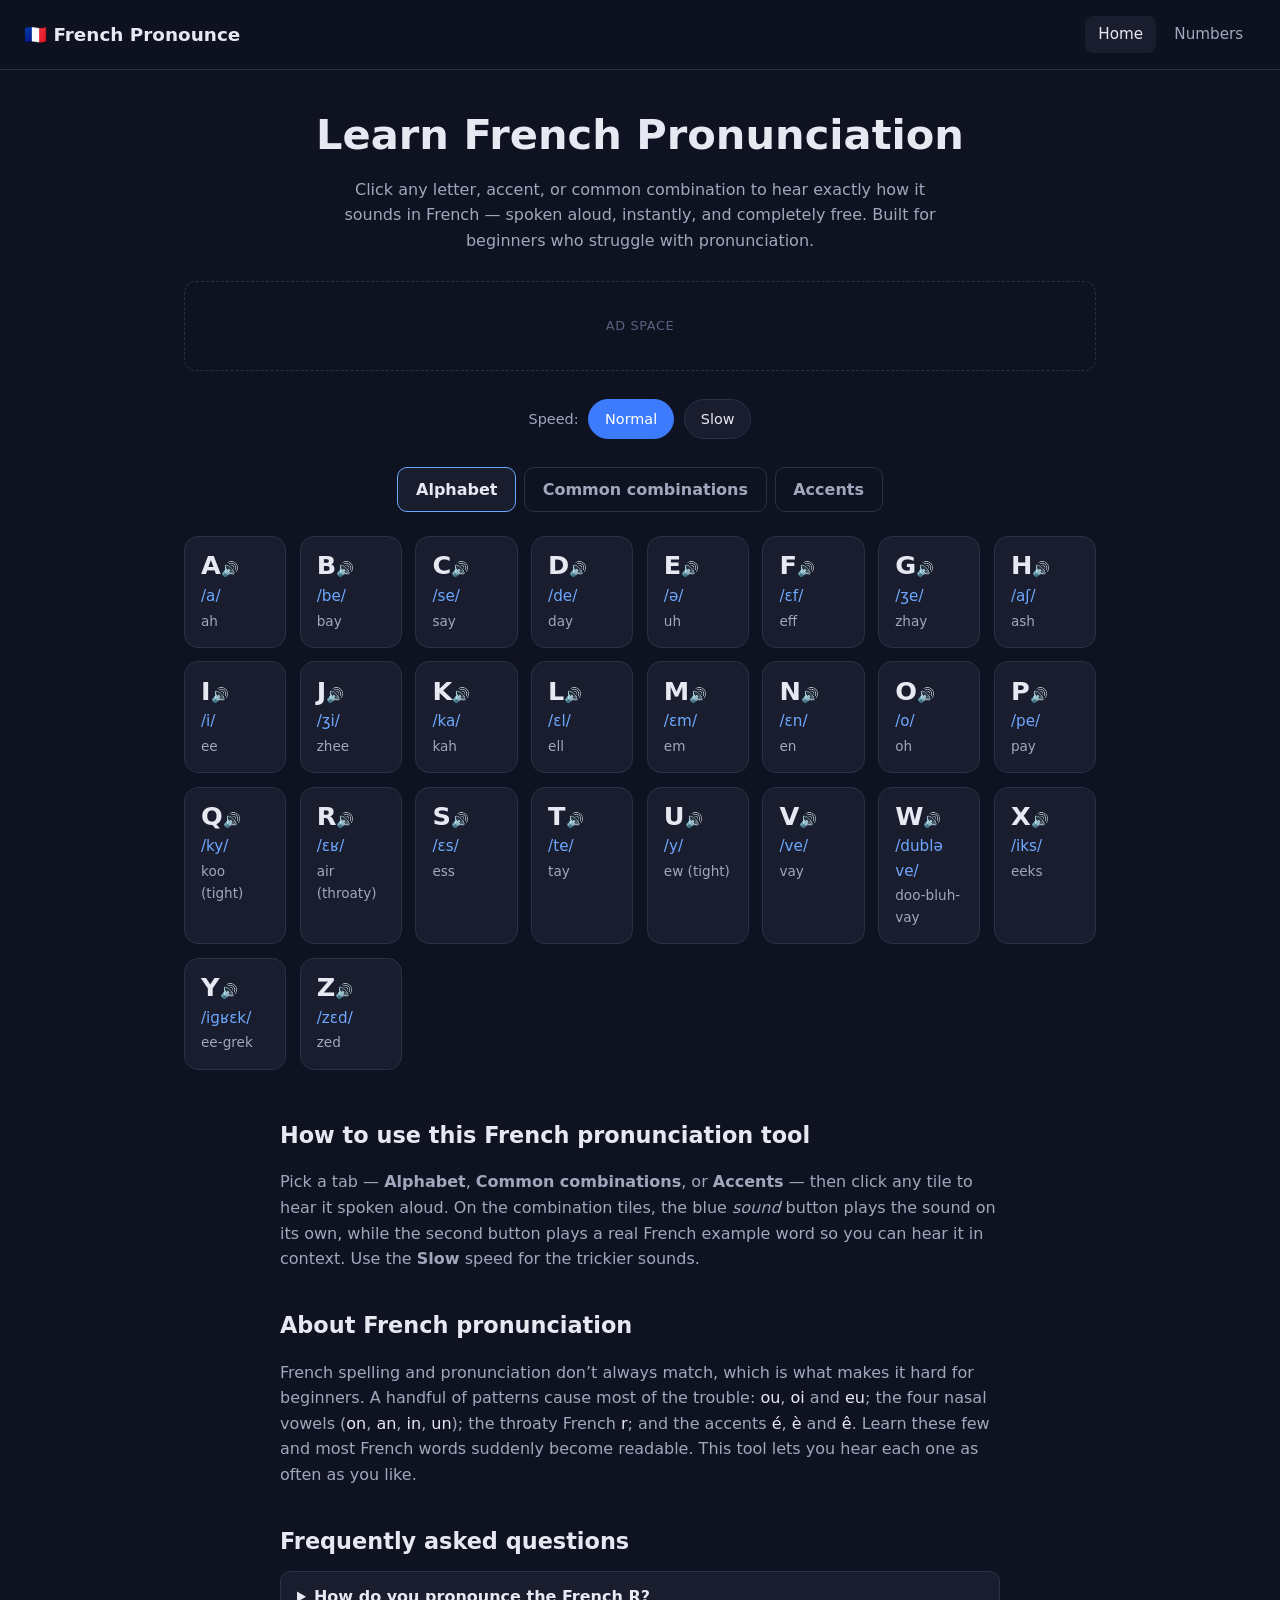
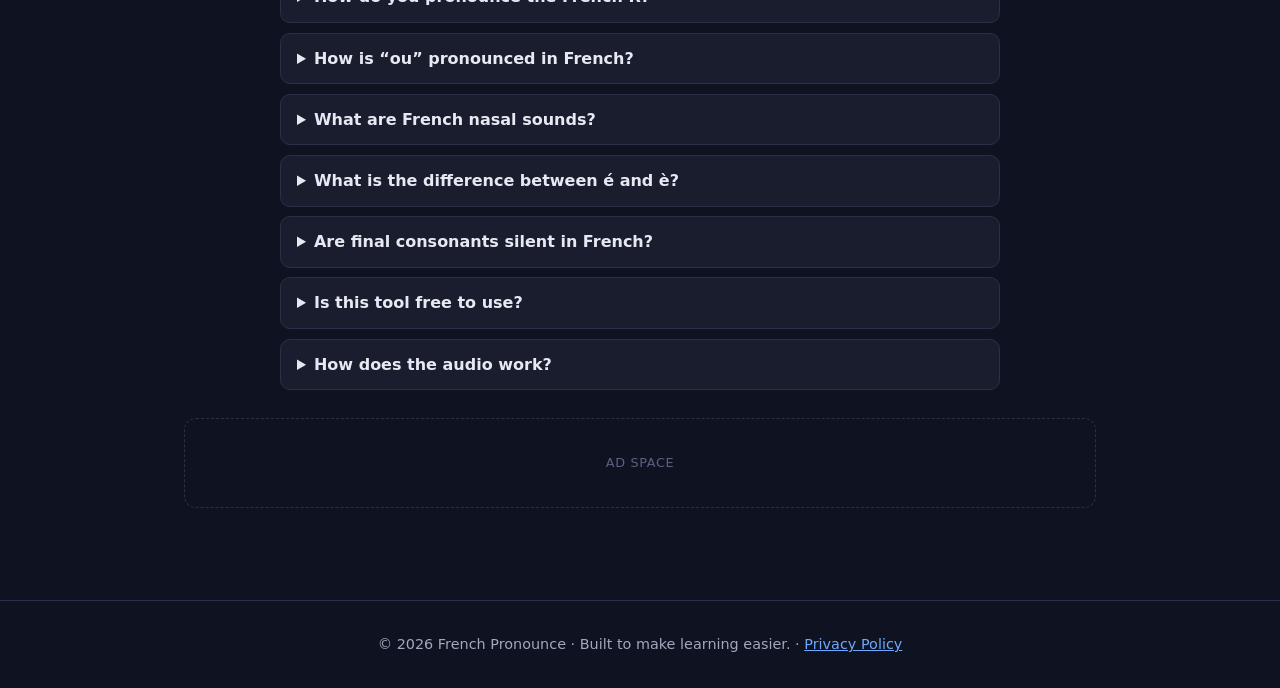
==== commit 0663e46b: "Add French Numbers page and shared app.js - New numbers.html: 0-20 plus tens to 100, pre-rendered/cr" ====
--- a/index.html
+++ b/index.html
@@ -3,6 +3,10 @@
 <head>
   <meta charset="UTF-8" />
   <meta name="viewport" content="width=device-width, initial-scale=1.0" />
+
+  <!-- ===== Google AdSense ===== -->
+  <script async src="https://pagead2.googlesyndication.com/pagead/js/adsbygoogle.js?client=ca-pub-7837428081652147"
+     crossorigin="anonymous"></script>
 
   <!-- ===== SEO: this is what shows up in Google search results ===== -->
   <title>French Pronunciation: Hear Every Letter &amp; Sound (Free)</title>
@@ -117,6 +121,10 @@
 <body>
   <nav class="nav">
     <a class="nav__brand" href="/">🇫🇷 French Pronounce</a>
+    <div class="nav__links">
+      <a href="/" class="active">Home</a>
+      <a href="/numbers.html">Numbers</a>
+    </div>
   </nav>
 
   <main>
@@ -559,86 +567,8 @@
     &copy; 2026 French Pronounce · Built to make learning easier. · <a href="/privacy.html">Privacy Policy</a>
   </footer>
 
-  <!-- ==========================================================
-       Interactivity. The content above is real HTML (so search
-       engines and AI can read it); this script just makes it clickable.
-       ========================================================== -->
-  <script>
-    // ---- Speech engine setup (Web Speech API, built into the browser) ----
-    var currentRate = 1;
-    var frVoice = null;
-
-    function pickVoice() {
-      var voices = window.speechSynthesis ? speechSynthesis.getVoices() : [];
-      frVoice = null;
-      for (var i = 0; i < voices.length; i++) {
-        if (voices[i].lang && voices[i].lang.toLowerCase().indexOf("fr") === 0) { frVoice = voices[i]; break; }
-      }
-      if (voices.length && !frVoice) {
-        document.getElementById("voiceWarning").hidden = false;
-      }
-    }
-
-    if ("speechSynthesis" in window) {
-      speechSynthesis.onvoiceschanged = pickVoice;
-      pickVoice();
-    } else {
-      var w = document.getElementById("voiceWarning");
-      w.hidden = false;
-      w.textContent = "Your browser doesn’t support speech playback. Try Chrome, Edge, or Safari.";
-    }
-
-    var lastTile = null;
-    function speak(text, tileEl) {
-      if (!("speechSynthesis" in window)) return;
-      speechSynthesis.cancel();
-      var u = new SpeechSynthesisUtterance(text);
-      u.lang = "fr-FR";
-      if (frVoice) u.voice = frVoice;
-      u.rate = currentRate;
-      if (lastTile) lastTile.classList.remove("speaking");
-      if (tileEl) {
-        tileEl.classList.add("speaking");
-        lastTile = tileEl;
-        u.onend = function () { tileEl.classList.remove("speaking"); };
-      }
-      speechSynthesis.speak(u);
-    }
-
-    // ---- Wire up every element that has data-say ----
-    var sayEls = document.querySelectorAll("[data-say]");
-    for (var i = 0; i < sayEls.length; i++) {
-      (function (el) {
-        el.addEventListener("click", function () {
-          var tile = el.closest(".tile");
-          speak(el.getAttribute("data-say"), tile);
-        });
-      })(sayEls[i]);
-    }
-
-    // ---- Tabs ----
-    var tabs = document.querySelectorAll(".tab");
-    for (var t = 0; t < tabs.length; t++) {
-      tabs[t].addEventListener("click", function () {
-        var all = document.querySelectorAll(".tab");
-        for (var k = 0; k < all.length; k++) all[k].classList.remove("active");
-        var panels = document.querySelectorAll(".panel");
-        for (var p = 0; p < panels.length; p++) panels[p].classList.remove("active");
-        this.classList.add("active");
-        document.getElementById(this.getAttribute("data-panel")).classList.add("active");
-      });
-    }
-
-    // ---- Speed buttons ----
-    var pills = document.querySelectorAll(".pill");
-    for (var s = 0; s < pills.length; s++) {
-      pills[s].addEventListener("click", function () {
-        var all = document.querySelectorAll(".pill");
-        for (var k = 0; k < all.length; k++) all[k].classList.remove("active");
-        this.classList.add("active");
-        currentRate = parseFloat(this.getAttribute("data-rate"));
-      });
-    }
-  </script>
+  <!-- Interactivity (shared across pages). Content above is real HTML
+       so search engines and AI can read it; this just makes it clickable. -->
+  <script src="/app.js" defer></script>
 </body>
 </html>
--- a/styles.css
+++ b/styles.css
@@ -256,5 +256,18 @@
 
 /* Links inside prose content */
 .prose a { color: var(--accent); }
-.nav__links a { color: var(--muted); text-decoration: none; }
-.nav__links a:hover { color: var(--text); }
+.nav__links { display: flex; gap: 0.35rem; }
+.nav__links a {
+  color: var(--muted);
+  text-decoration: none;
+  padding: 0.4rem 0.8rem;
+  border-radius: 8px;
+  font-size: 0.95rem;
+}
+.nav__links a:hover { color: var(--text); background: var(--surface); }
+.nav__links a.active { color: var(--text); background: var(--surface); }
+
+/* ---- Number tiles ---- */
+.grid--nums { grid-template-columns: repeat(auto-fill, minmax(140px, 1fr)); }
+.tile__num { font-size: 1.6rem; font-weight: 700; color: var(--accent); line-height: 1.1; }
+.tile__word { font-size: 1.15rem; font-weight: 600; color: var(--text); }
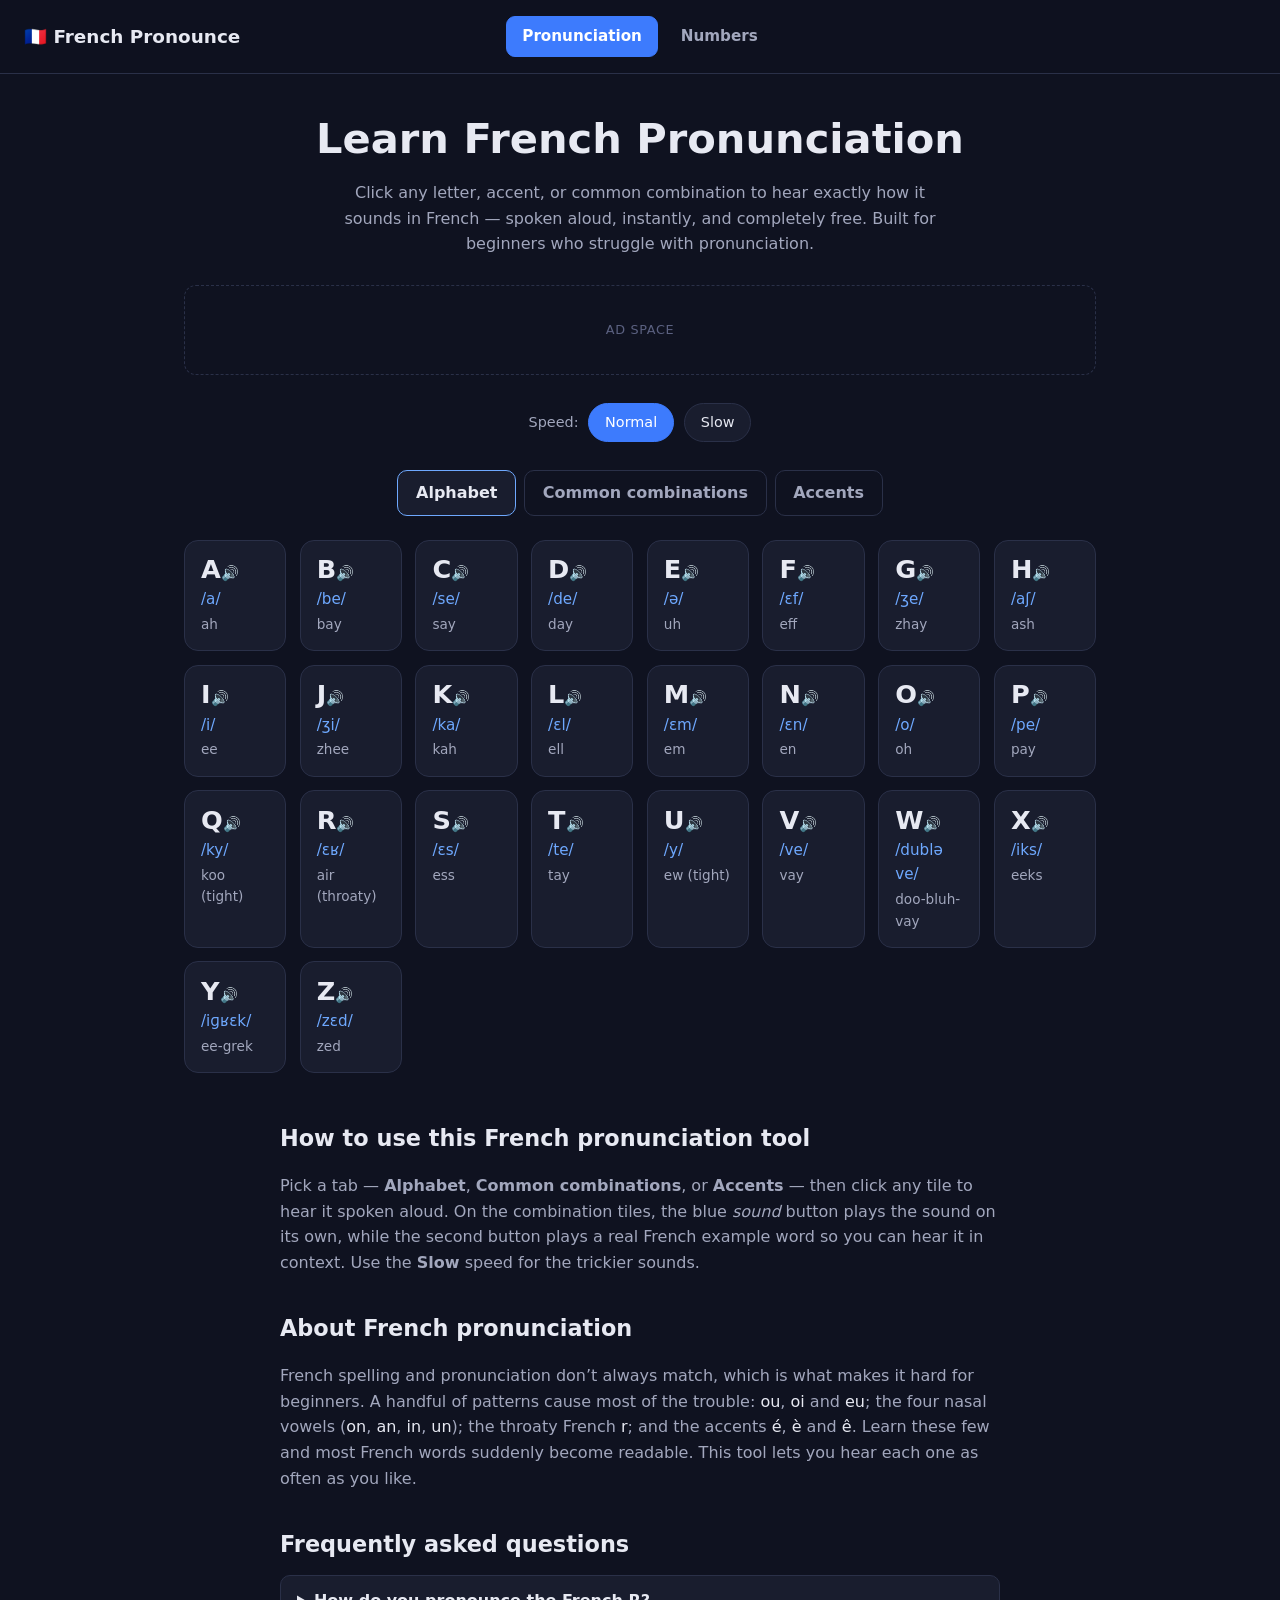
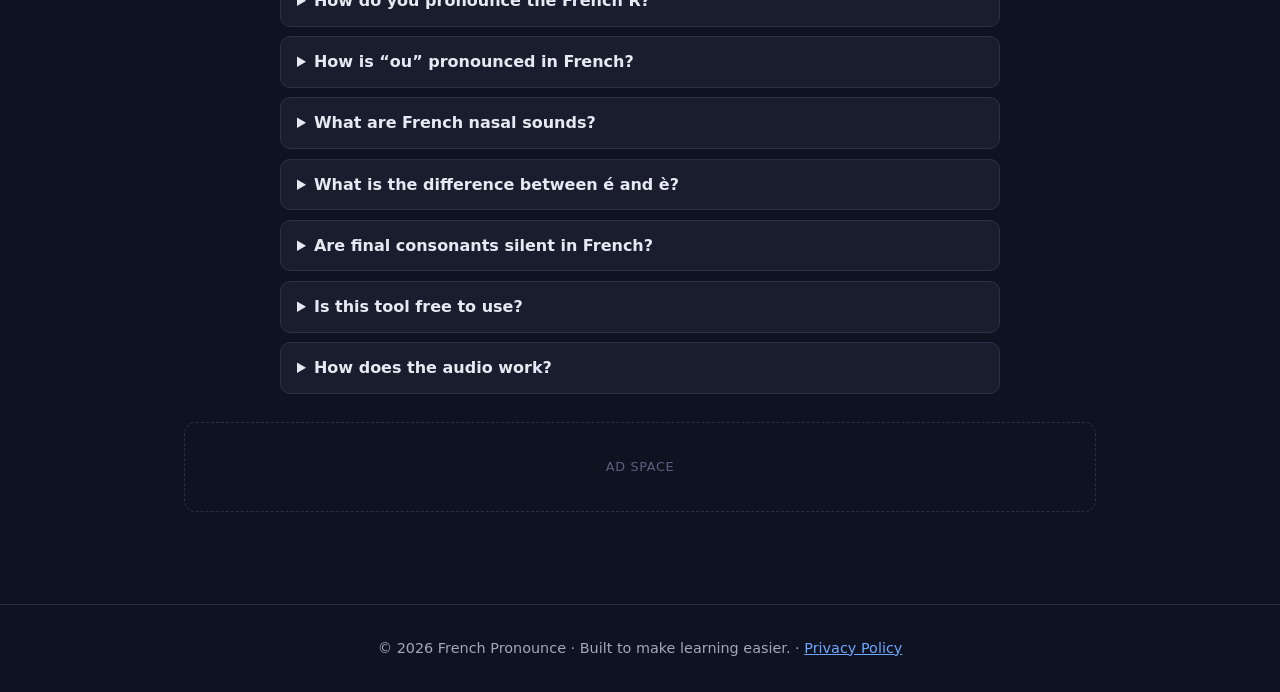
==== commit c2acdfb0: "Center nav links and rename Home to Pronunciation - Nav links now sit centered in the bar (3-column " ====
--- a/index.html
+++ b/index.html
@@ -122,7 +122,7 @@
   <nav class="nav">
     <a class="nav__brand" href="/">🇫🇷 French Pronounce</a>
     <div class="nav__links">
-      <a href="/" class="active">Home</a>
+      <a href="/" class="active">Pronunciation</a>
       <a href="/numbers.html">Numbers</a>
     </div>
   </nav>
--- a/styles.css
+++ b/styles.css
@@ -30,13 +30,15 @@
 }
 
 /* ---- Top bar ---- */
+/* 3-column grid: brand on the left, nav links centered, right column
+   left empty for balance so the links sit in the middle of the bar. */
 .nav {
   position: sticky;
   top: 0;
   z-index: 10;
-  display: flex;
-  align-items: center;
-  justify-content: space-between;
+  display: grid;
+  grid-template-columns: 1fr auto 1fr;
+  align-items: center;
   gap: 1rem;
   padding: 1rem 1.5rem;
   background: rgba(15, 18, 32, 0.9);
@@ -45,6 +47,7 @@
 }
 
 .nav__brand {
+  justify-self: start;
   font-weight: 700;
   font-size: 1.15rem;
   color: var(--text);
@@ -52,6 +55,14 @@
   display: flex;
   align-items: center;
   gap: 0.5rem;
+}
+
+.nav__links { justify-self: center; }
+
+/* On narrow phones, stack the brand above the centered links. */
+@media (max-width: 560px) {
+  .nav { grid-template-columns: 1fr; justify-items: center; gap: 0.6rem; }
+  .nav__brand { justify-self: center; }
 }
 
 /* ---- Page container ---- */
@@ -256,16 +267,29 @@
 
 /* Links inside prose content */
 .prose a { color: var(--accent); }
-.nav__links { display: flex; gap: 0.35rem; }
+.nav__links { display: flex; gap: 0.4rem; }
 .nav__links a {
   color: var(--muted);
   text-decoration: none;
-  padding: 0.4rem 0.8rem;
-  border-radius: 8px;
+  padding: 0.45rem 0.95rem;
+  border-radius: 9px;
   font-size: 0.95rem;
-}
-.nav__links a:hover { color: var(--text); background: var(--surface); }
-.nav__links a.active { color: var(--text); background: var(--surface); }
+  font-weight: 600;
+  border: 1px solid transparent;
+  transition: background 0.15s ease, color 0.15s ease, border-color 0.15s ease;
+}
+.nav__links a:hover {
+  color: var(--text);
+  background: var(--surface-2);
+  border-color: var(--border);
+}
+/* Current page: a clear solid-blue pill so you always know where you are. */
+.nav__links a.active {
+  color: #fff;
+  background: var(--accent-strong);
+  border-color: var(--accent-strong);
+}
+.nav__links a.active:hover { background: var(--accent); }
 
 /* ---- Number tiles ---- */
 .grid--nums { grid-template-columns: repeat(auto-fill, minmax(140px, 1fr)); }
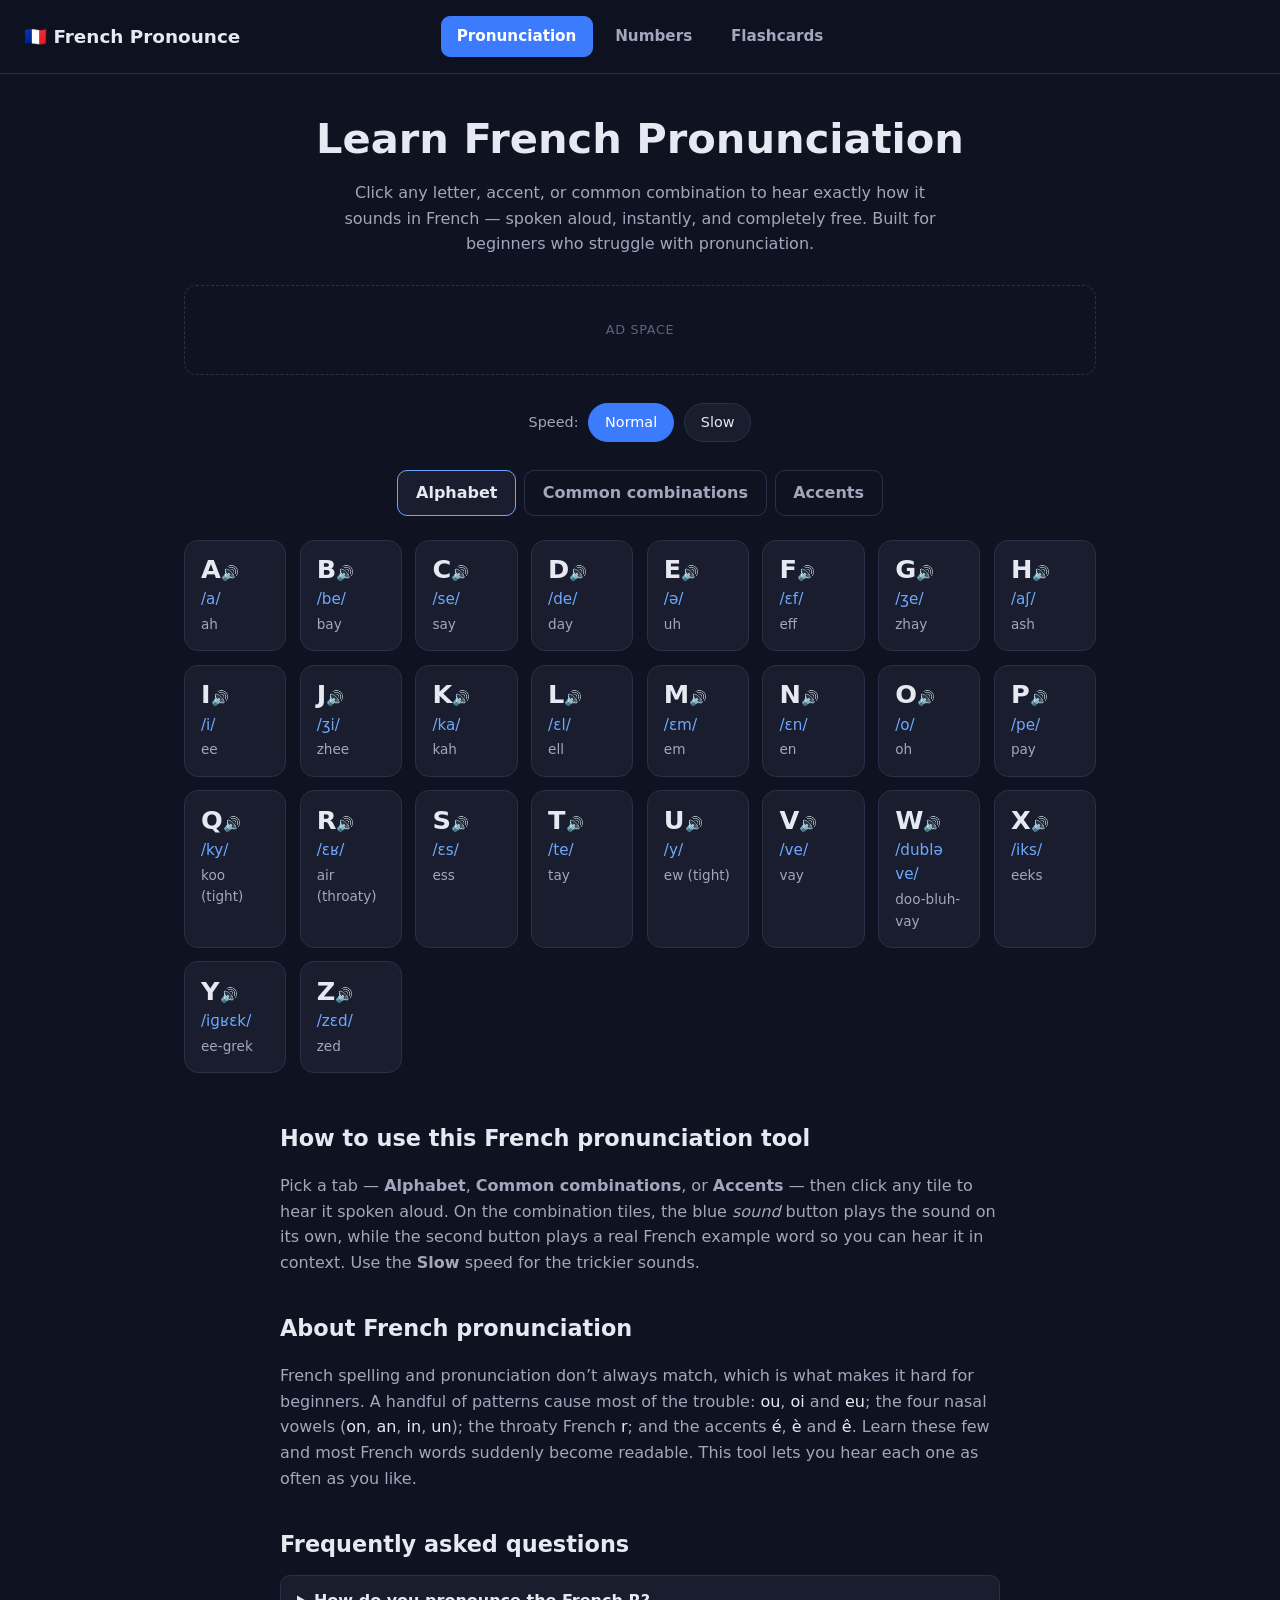
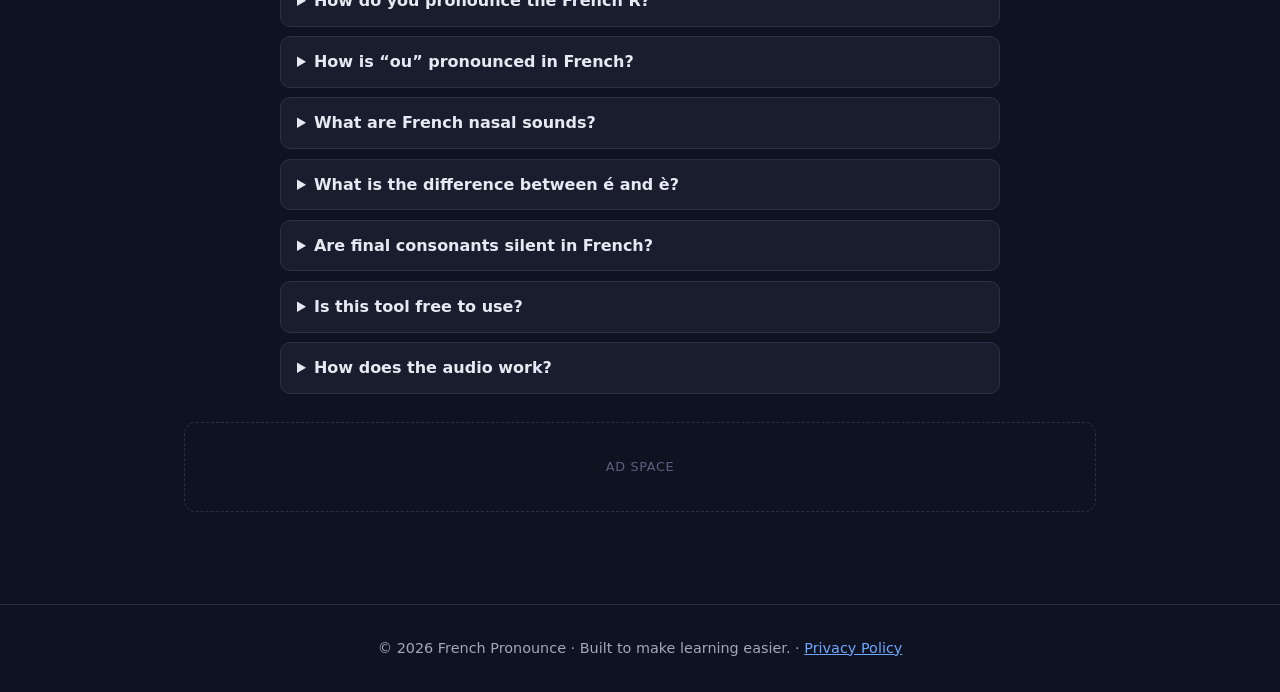
==== commit 73d0547c: "Add flashcards feature New /flashcards.html page: paste or upload a CSV of French words and turn the" ====
--- a/index.html
+++ b/index.html
@@ -124,6 +124,7 @@
     <div class="nav__links">
       <a href="/" class="active">Pronunciation</a>
       <a href="/numbers.html">Numbers</a>
+      <a href="/flashcards.html">Flashcards</a>
     </div>
   </nav>
 
--- a/styles.css
+++ b/styles.css
@@ -295,3 +295,174 @@
 .grid--nums { grid-template-columns: repeat(auto-fill, minmax(140px, 1fr)); }
 .tile__num { font-size: 1.6rem; font-weight: 700; color: var(--accent); line-height: 1.1; }
 .tile__word { font-size: 1.15rem; font-weight: 600; color: var(--text); }
+
+/* ===========================================================
+   Buttons (shared)
+   =========================================================== */
+.btn {
+  display: inline-block;
+  background: var(--accent-strong);
+  color: #fff;
+  border: 1px solid var(--accent-strong);
+  border-radius: 10px;
+  padding: 0.65rem 1.3rem;
+  font: inherit;
+  font-weight: 600;
+  cursor: pointer;
+}
+.btn:hover { background: var(--accent); border-color: var(--accent); }
+.btn--ghost {
+  background: transparent;
+  color: var(--text);
+  border: 1px solid var(--border);
+}
+.btn--ghost:hover { background: var(--surface-2); border-color: var(--accent); }
+
+/* ===========================================================
+   Flashcards
+   =========================================================== */
+.fc-input {
+  max-width: 640px;
+  margin: 0 auto;
+  background: var(--surface);
+  border: 1px solid var(--border);
+  border-radius: var(--radius);
+  padding: 1.5rem;
+}
+.fc-label { display: block; font-weight: 600; margin-bottom: 0.5rem; }
+#pasteBox {
+  width: 100%;
+  background: var(--bg);
+  color: var(--text);
+  border: 1px solid var(--border);
+  border-radius: 10px;
+  padding: 0.8rem;
+  font: inherit;
+  resize: vertical;
+}
+#pasteBox:focus { outline: 2px solid var(--accent); border-color: transparent; }
+.fc-help { color: var(--muted); font-size: 0.85rem; margin: 0.6rem 0 1rem; }
+.fc-help code, .prose code {
+  background: var(--surface-2);
+  padding: 0.1rem 0.35rem;
+  border-radius: 5px;
+  font-size: 0.9em;
+}
+.fc-input__row {
+  display: flex;
+  flex-wrap: wrap;
+  align-items: center;
+  gap: 1rem;
+  margin-bottom: 1.25rem;
+}
+.fc-check { color: var(--muted); font-size: 0.9rem; display: inline-flex; align-items: center; gap: 0.4rem; cursor: pointer; }
+.fc-file { cursor: pointer; }
+.fc-msg { color: var(--accent); font-size: 0.9rem; margin-top: 0.75rem; }
+
+.fc-toolbar {
+  display: flex;
+  flex-wrap: wrap;
+  justify-content: space-between;
+  align-items: center;
+  gap: 0.75rem;
+  margin-bottom: 0.75rem;
+}
+.fc-modes { display: flex; gap: 0.5rem; }
+.fc-actions { display: flex; gap: 0.5rem; }
+.fc-progress { text-align: center; color: var(--muted); font-size: 0.9rem; margin: 0.25rem 0 1rem; }
+.fc-translate {
+  text-align: center;
+  color: #ffd79a;
+  background: #3a2a12;
+  border: 1px solid #6b4e1f;
+  border-radius: 8px;
+  padding: 0.5rem 0.75rem;
+  font-size: 0.85rem;
+  margin-bottom: 1rem;
+}
+
+/* The card itself (3D flip) */
+.fc-card {
+  max-width: 460px;
+  margin: 0 auto;
+  height: 260px;
+  perspective: 1200px;
+  cursor: pointer;
+  outline: none;
+}
+.fc-card__inner {
+  position: relative;
+  width: 100%;
+  height: 100%;
+  transition: transform 0.5s;
+  transform-style: preserve-3d;
+}
+.fc-card.flipped .fc-card__inner { transform: rotateY(180deg); }
+.fc-card__face {
+  position: absolute;
+  inset: 0;
+  backface-visibility: hidden;
+  -webkit-backface-visibility: hidden;
+  display: flex;
+  flex-direction: column;
+  align-items: center;
+  justify-content: center;
+  gap: 0.75rem;
+  padding: 1.5rem;
+  text-align: center;
+  background: var(--surface);
+  border: 1px solid var(--border);
+  border-radius: var(--radius);
+}
+.fc-card__back { transform: rotateY(180deg); background: var(--surface-2); }
+.fc-card__article { color: var(--accent); font-size: 1.05rem; font-weight: 600; }
+.fc-card__article.is-est { color: var(--muted); }
+.fc-card__french { font-size: 2.2rem; font-weight: 700; line-height: 1.15; }
+.fc-card__english { font-size: 1.8rem; font-weight: 600; }
+.fc-card__fliphint { color: var(--muted); font-size: 0.8rem; margin-top: 0.25rem; }
+
+.fc-nav {
+  display: flex;
+  justify-content: center;
+  align-items: center;
+  gap: 0.75rem;
+  margin: 1.25rem 0 0.5rem;
+}
+.fc-tip { text-align: center; color: var(--muted); font-size: 0.85rem; }
+
+/* Spelling drill */
+.fc-spell {
+  max-width: 460px;
+  margin: 0 auto;
+  background: var(--surface);
+  border: 1px solid var(--border);
+  border-radius: var(--radius);
+  padding: 1.75rem 1.5rem;
+  text-align: center;
+}
+.fc-spell__prompt { color: var(--muted); margin: 0 0 0.25rem; }
+.fc-spell__english { font-size: 1.6rem; font-weight: 700; margin: 0 0 1rem; }
+#spellInput {
+  width: 100%;
+  background: var(--bg);
+  color: var(--text);
+  border: 1px solid var(--border);
+  border-radius: 10px;
+  padding: 0.75rem 0.9rem;
+  font: inherit;
+  font-size: 1.1rem;
+  text-align: center;
+  margin-bottom: 1rem;
+}
+#spellInput:focus { outline: 2px solid var(--accent); border-color: transparent; }
+.fc-spell__actions { display: flex; justify-content: center; gap: 0.6rem; }
+.fc-spell__feedback { margin: 1rem 0 0; font-weight: 600; }
+.fc-spell__feedback.ok { color: #7ee0a0; }
+.fc-spell__feedback.warn { color: #ffd79a; }
+.fc-spell__feedback.bad { color: #ff9a9a; }
+.fc-spell__score { color: var(--muted); font-size: 0.9rem; margin: 0.75rem 0 0; }
+
+@media (max-width: 560px) {
+  .fc-card__french { font-size: 1.9rem; }
+  .fc-card__english { font-size: 1.5rem; }
+}
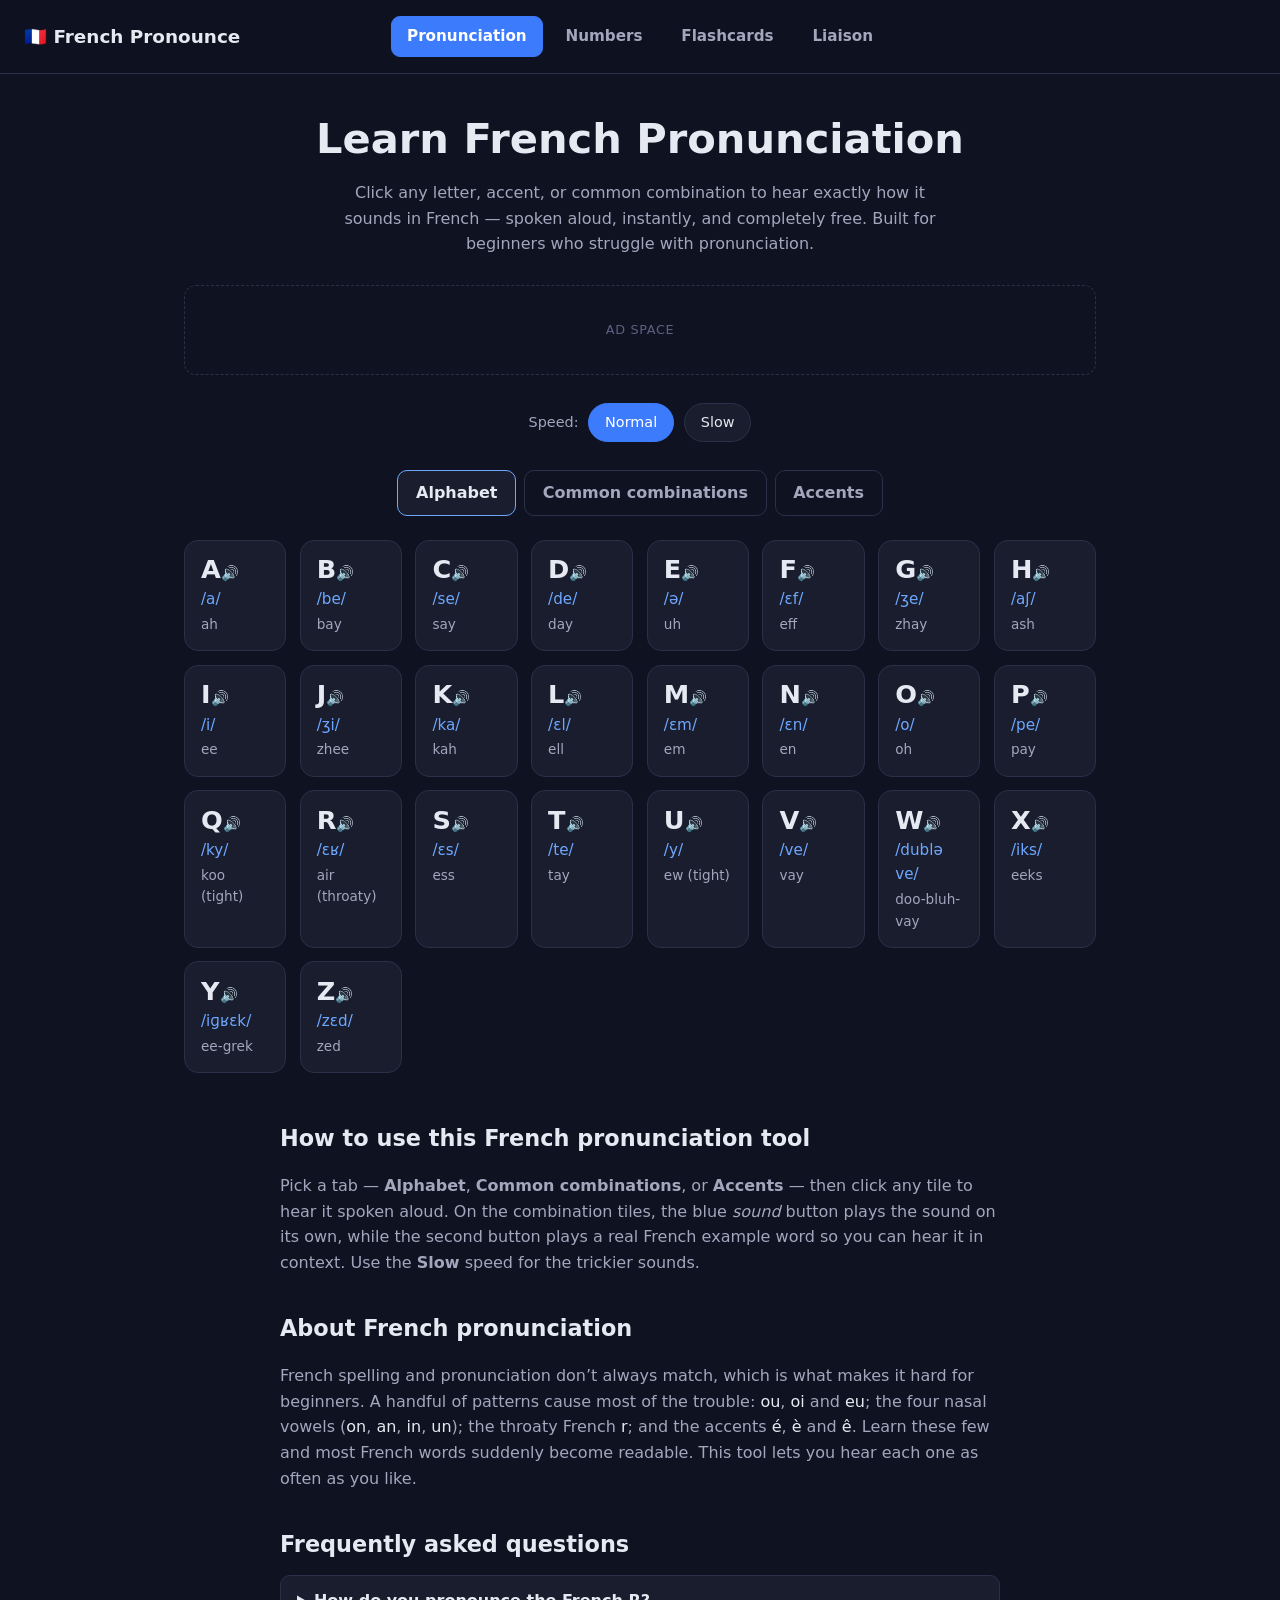
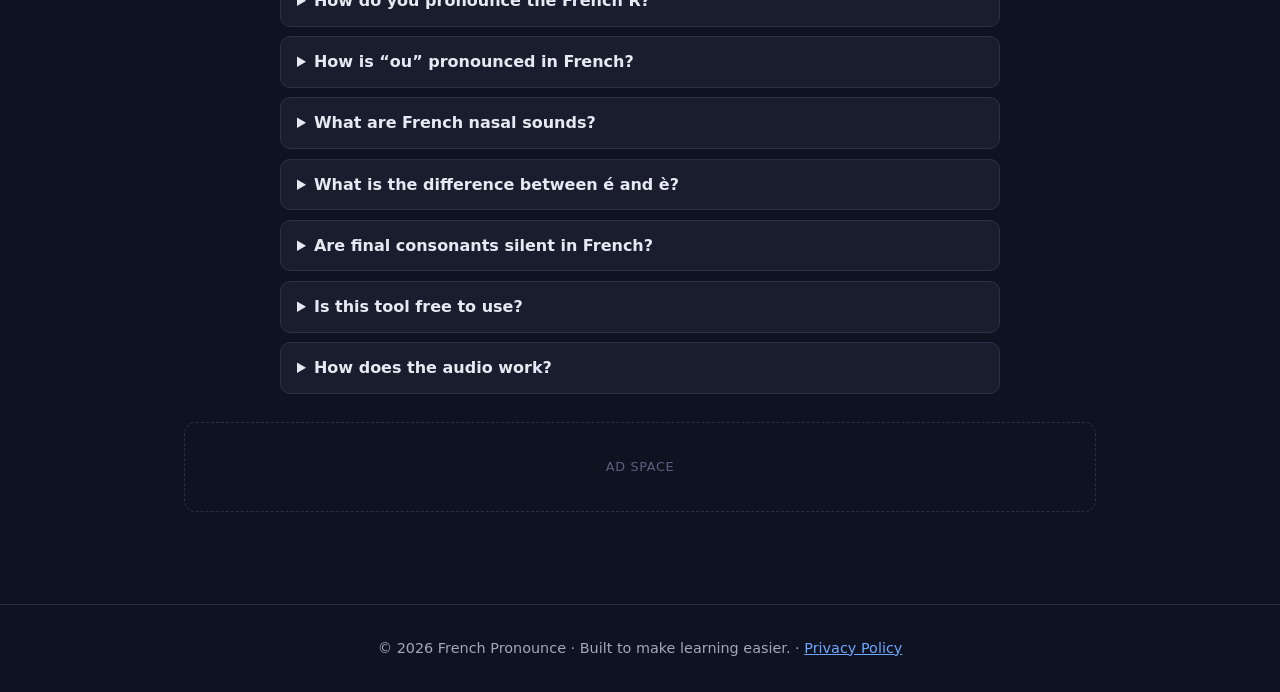
==== commit adf44102: "Add Liaison & linking page New /liaison.html covering French liaison, enchaînement, elision, and the" ====
--- a/index.html
+++ b/index.html
@@ -125,6 +125,7 @@
       <a href="/" class="active">Pronunciation</a>
       <a href="/numbers.html">Numbers</a>
       <a href="/flashcards.html">Flashcards</a>
+      <a href="/liaison.html">Liaison</a>
     </div>
   </nav>
 
--- a/styles.css
+++ b/styles.css
@@ -20,6 +20,7 @@
 }
 
 * { box-sizing: border-box; }
+[hidden] { display: none !important; }
 
 body {
   margin: 0;
@@ -164,6 +165,9 @@
 .tile__grapheme { font-size: 1.6rem; font-weight: 700; line-height: 1.1; }
 .tile__ipa { color: var(--accent); font-size: 0.95rem; }
 .tile__hint { color: var(--muted); font-size: 0.85rem; }
+/* Liaison examples: green = links, red = never link */
+.tile--no .tile__ipa { color: #ff9a9a; }
+.tile--no .tile__grapheme { color: var(--muted); }
 
 /* The two play buttons inside a combo tile */
 .tile__actions {
@@ -236,6 +240,7 @@
 }
 .prose p { color: var(--muted); }
 .prose [lang="fr"] { color: var(--text); }
+.fc-credit { font-size: 0.82rem; opacity: 0.8; }
 
 .faq { margin-top: 0.75rem; }
 .faq details {
@@ -381,45 +386,52 @@
   margin-bottom: 1rem;
 }
 
-/* The card itself (3D flip) */
+/* Score next to the progress counter */
+.fc-progress-wrap { display: flex; align-items: baseline; gap: 0.85rem; }
+.fc-score { color: var(--muted); font-size: 0.9rem; }
+
+/* "New list" — outlined accent so newcomers can find it, but not so loud
+   it gets clicked by accident instead of the main action. */
+.fc-newlist {
+  background: transparent;
+  color: var(--accent);
+  border: 1px solid var(--accent);
+}
+.fc-newlist:hover { background: var(--surface-2); border-color: var(--accent); }
+
+/* The card: one box that swaps between a question and answer stage */
 .fc-card {
-  max-width: 460px;
+  max-width: 480px;
   margin: 0 auto;
-  height: 260px;
-  perspective: 1200px;
-  cursor: pointer;
-  outline: none;
-}
-.fc-card__inner {
-  position: relative;
+  min-height: 300px;
+  display: flex;
+  align-items: center;
+  justify-content: center;
+  padding: 1.75rem 1.5rem;
+  text-align: center;
+  background: var(--surface);
+  border: 1px solid var(--border);
+  border-radius: var(--radius);
+}
+.fc-stage {
+  display: flex;
+  flex-direction: column;
+  align-items: center;
+  gap: 0.85rem;
   width: 100%;
-  height: 100%;
-  transition: transform 0.5s;
-  transform-style: preserve-3d;
-}
-.fc-card.flipped .fc-card__inner { transform: rotateY(180deg); }
-.fc-card__face {
-  position: absolute;
-  inset: 0;
-  backface-visibility: hidden;
-  -webkit-backface-visibility: hidden;
-  display: flex;
-  flex-direction: column;
-  align-items: center;
-  justify-content: center;
-  gap: 0.75rem;
-  padding: 1.5rem;
-  text-align: center;
-  background: var(--surface);
-  border: 1px solid var(--border);
-  border-radius: var(--radius);
-}
-.fc-card__back { transform: rotateY(180deg); background: var(--surface-2); }
+}
+.fc-stage__label { color: var(--muted); font-size: 0.95rem; }
+.fc-stage__english { font-size: 1.9rem; font-weight: 700; line-height: 1.15; }
+.fc-stage__actions { display: flex; gap: 0.6rem; }
+
 .fc-card__article { color: var(--accent); font-size: 1.05rem; font-weight: 600; }
 .fc-card__article.is-est { color: var(--muted); }
-.fc-card__french { font-size: 2.2rem; font-weight: 700; line-height: 1.15; }
-.fc-card__english { font-size: 1.8rem; font-weight: 600; }
-.fc-card__fliphint { color: var(--muted); font-size: 0.8rem; margin-top: 0.25rem; }
+.fc-card__french { font-size: 2.3rem; font-weight: 700; line-height: 1.15; }
+.fc-card__english-sm { color: var(--muted); font-size: 1.1rem; }
+.fc-card__feedback { font-weight: 600; margin: 0.25rem 0 0; min-height: 1.2em; }
+.fc-card__feedback.ok { color: #7ee0a0; }
+.fc-card__feedback.warn { color: #ffd79a; }
+.fc-card__feedback.bad { color: #ff9a9a; }
 
 .fc-nav {
   display: flex;
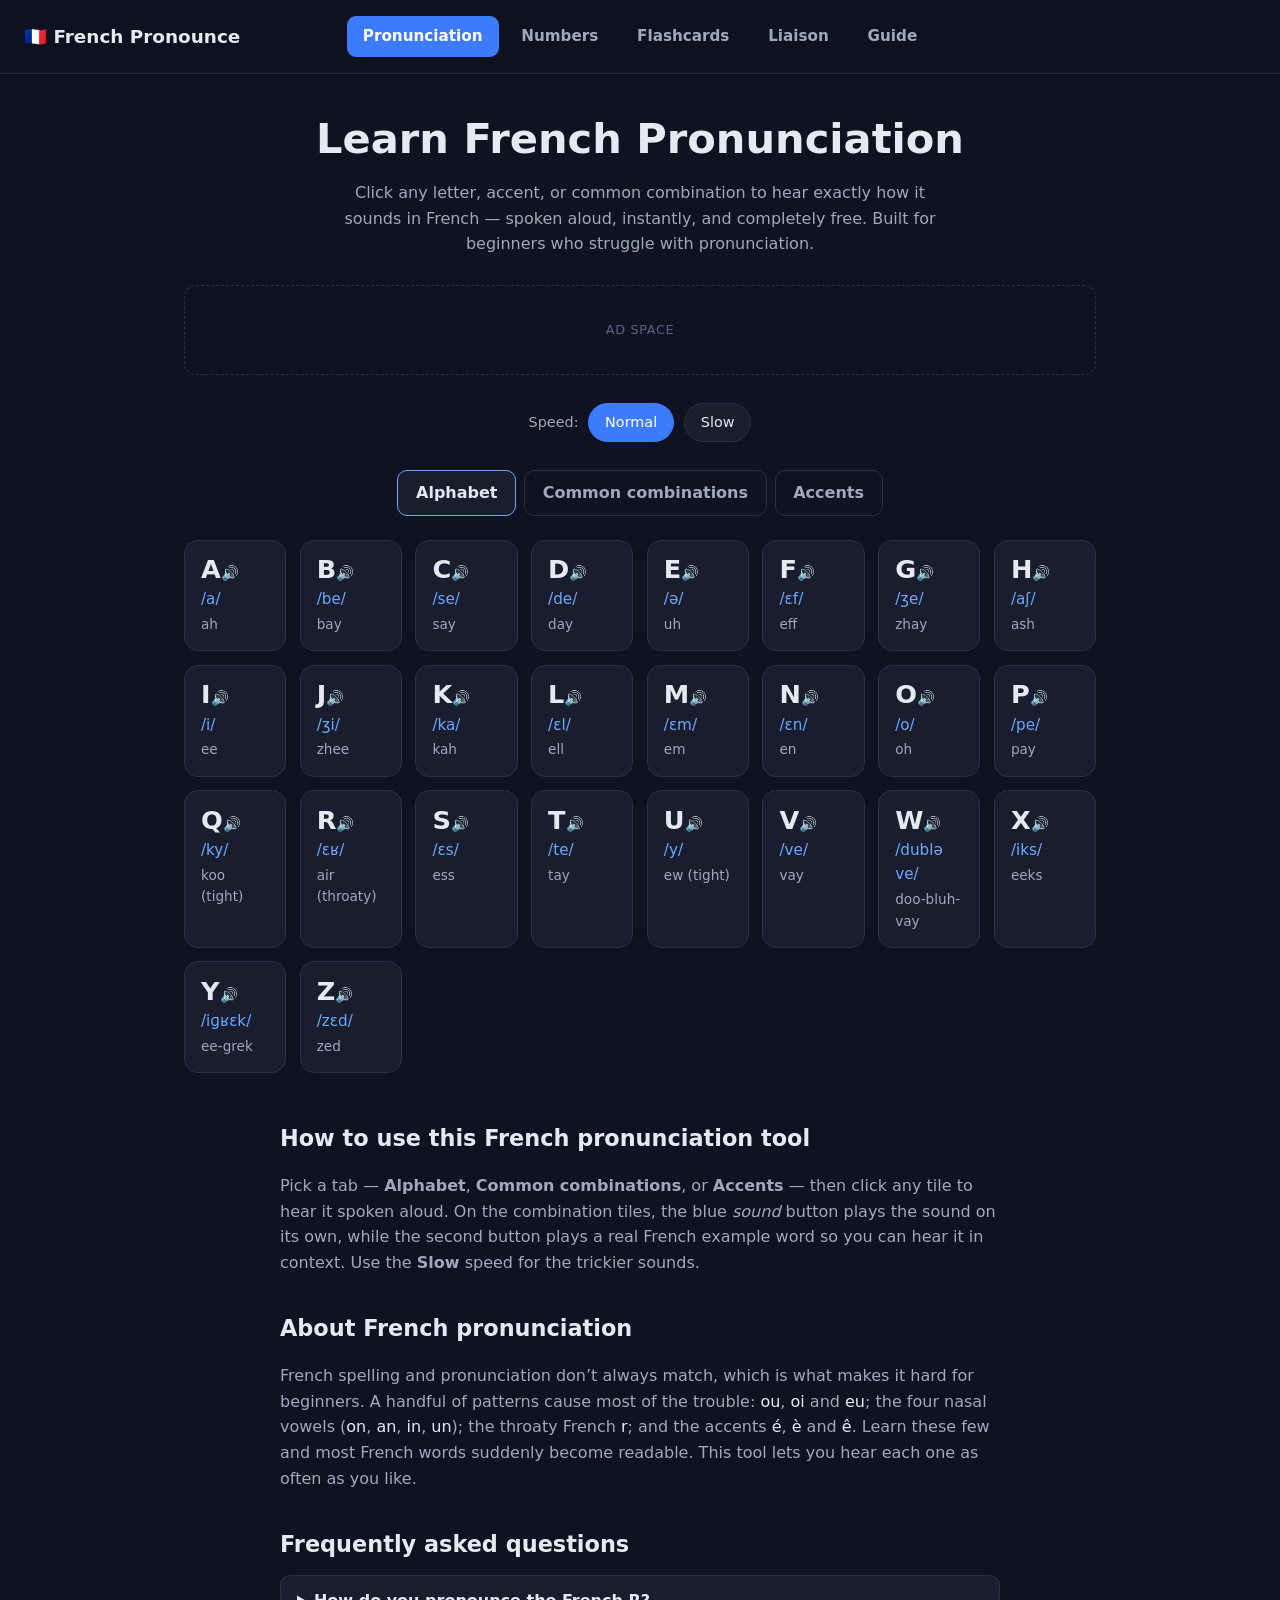
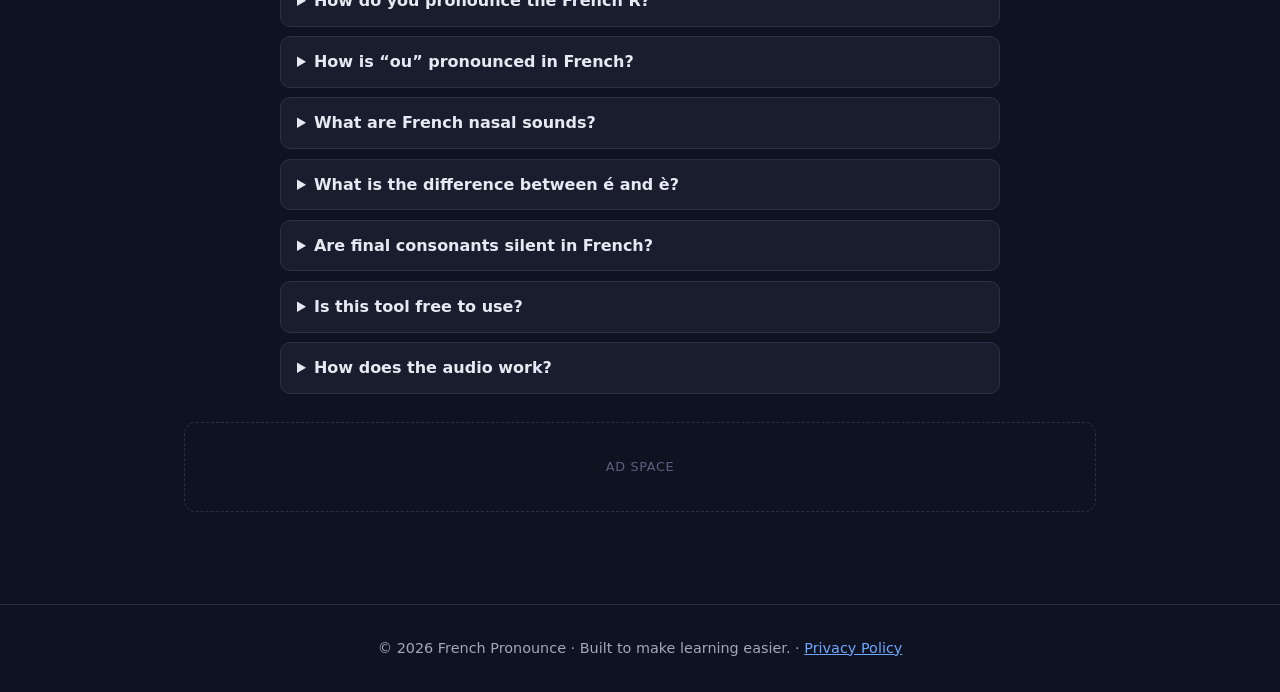
==== commit e230b94c: "Add "Learn French on your own (A1–B1)" guide page New long-form article at /learn-french-on-your-own" ====
--- a/index.html
+++ b/index.html
@@ -126,6 +126,7 @@
       <a href="/numbers.html">Numbers</a>
       <a href="/flashcards.html">Flashcards</a>
       <a href="/liaison.html">Liaison</a>
+      <a href="/learn-french-on-your-own.html">Guide</a>
     </div>
   </nav>
 
--- a/styles.css
+++ b/styles.css
@@ -169,6 +169,62 @@
 .tile--no .tile__ipa { color: #ff9a9a; }
 .tile--no .tile__grapheme { color: var(--muted); }
 
+/* Highlighted rule callout (rules first, exceptions clearly marked) */
+.rule {
+  max-width: 760px;
+  margin: 0 auto 1.5rem;
+  padding: 0.9rem 1.15rem;
+  background: rgba(61, 123, 253, 0.12);
+  border: 1px solid var(--accent-strong);
+  border-left: 4px solid var(--accent-strong);
+  border-radius: 10px;
+}
+.rule__tag {
+  display: inline-block;
+  font-size: 0.72rem;
+  font-weight: 700;
+  letter-spacing: 0.08em;
+  text-transform: uppercase;
+  color: var(--accent);
+  margin-bottom: 0.3rem;
+}
+.rule p { margin: 0; color: var(--muted); }
+.rule strong { color: var(--text); }
+.rule--exception {
+  background: rgba(255, 154, 154, 0.10);
+  border-color: #a85454;
+  border-left-color: #ff9a9a;
+}
+.rule--exception .rule__tag { color: #ff9a9a; }
+
+/* ===========================================================
+   Article / long-form guide
+   =========================================================== */
+.article { max-width: 820px; margin: 0 auto; }
+.article h1 { font-size: clamp(1.7rem, 4vw, 2.4rem); line-height: 1.2; margin: 0 0 1rem; }
+.article h2 { font-size: 1.5rem; margin: 2.25rem 0 0.6rem; }
+.article h3 { font-size: 1.15rem; margin: 1.5rem 0 0.4rem; }
+.article h4 { font-size: 1.02rem; margin: 1.25rem 0 0.35rem; color: var(--text); }
+.article p, .article li { color: var(--muted); }
+.article a { color: var(--accent); }
+.article strong { color: var(--text); }
+.article ul, .article ol { padding-left: 1.25rem; }
+.article li { margin: 0.25rem 0; }
+.article blockquote {
+  margin: 1.25rem 0;
+  padding: 0.75rem 1rem;
+  border-left: 3px solid var(--accent-strong);
+  background: var(--surface);
+  border-radius: 0 10px 10px 0;
+  color: var(--muted);
+}
+.article blockquote p { margin: 0; }
+.table-wrap { overflow-x: auto; margin: 1rem 0; }
+.article table { border-collapse: collapse; width: 100%; font-size: 0.9rem; min-width: 520px; }
+.article th, .article td { border: 1px solid var(--border); padding: 0.5rem 0.7rem; text-align: left; }
+.article th { background: var(--surface-2); color: var(--text); }
+.article td { color: var(--muted); }
+
 /* The two play buttons inside a combo tile */
 .tile__actions {
   display: flex;
@@ -272,7 +328,7 @@
 
 /* Links inside prose content */
 .prose a { color: var(--accent); }
-.nav__links { display: flex; gap: 0.4rem; }
+.nav__links { display: flex; flex-wrap: wrap; justify-content: center; gap: 0.4rem; }
 .nav__links a {
   color: var(--muted);
   text-decoration: none;
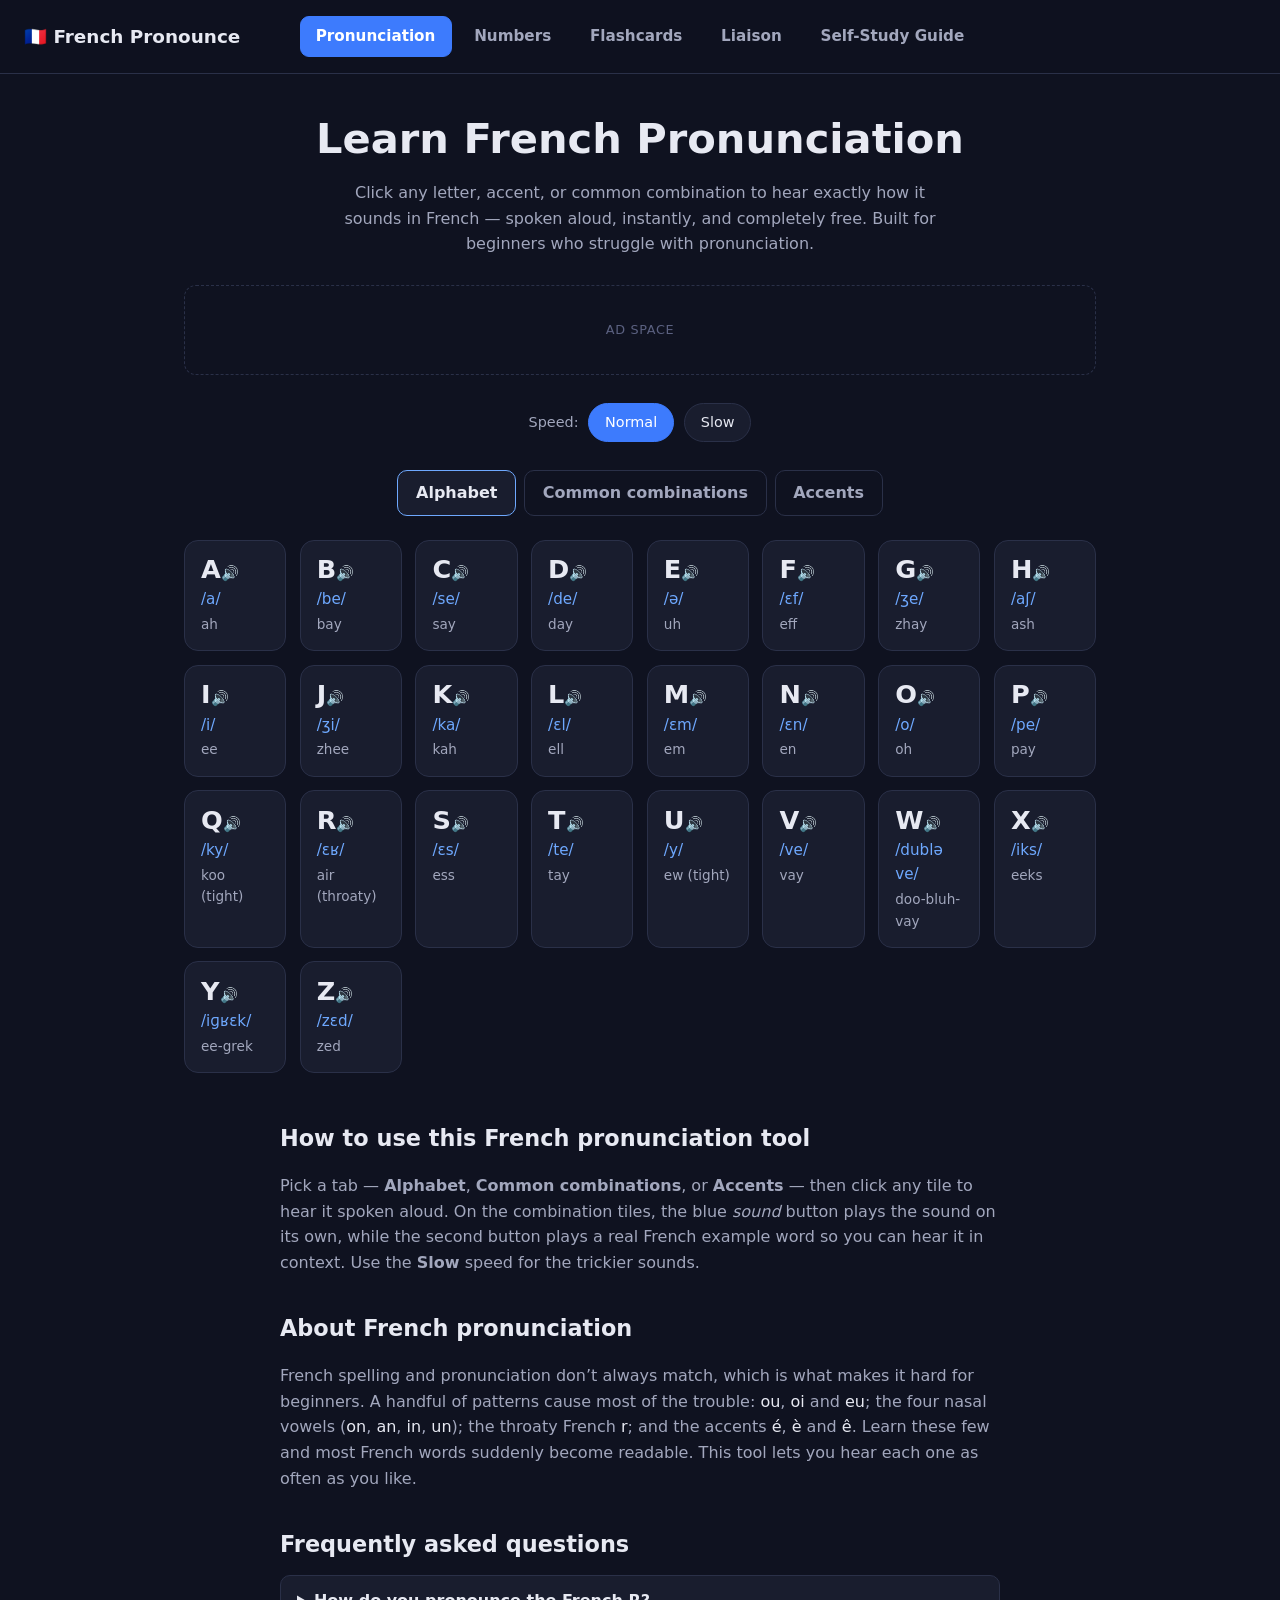
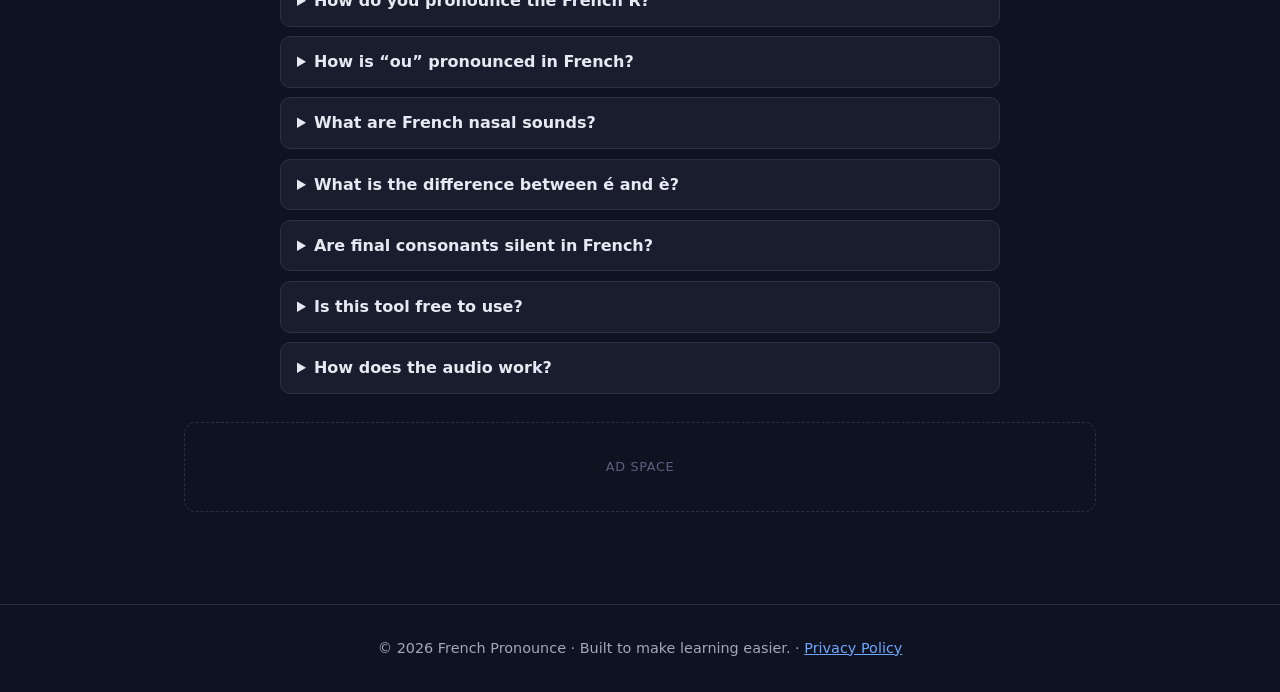
==== commit 1b74770b: "Rename nav label "Guide" to "Self-Study Guide" Co-Authored-By: Claude Opus 4.8 <noreply@anthropic.co" ====
--- a/index.html
+++ b/index.html
@@ -126,7 +126,7 @@
       <a href="/numbers.html">Numbers</a>
       <a href="/flashcards.html">Flashcards</a>
       <a href="/liaison.html">Liaison</a>
-      <a href="/learn-french-on-your-own.html">Guide</a>
+      <a href="/learn-french-on-your-own.html">Self-Study Guide</a>
     </div>
   </nav>
 
